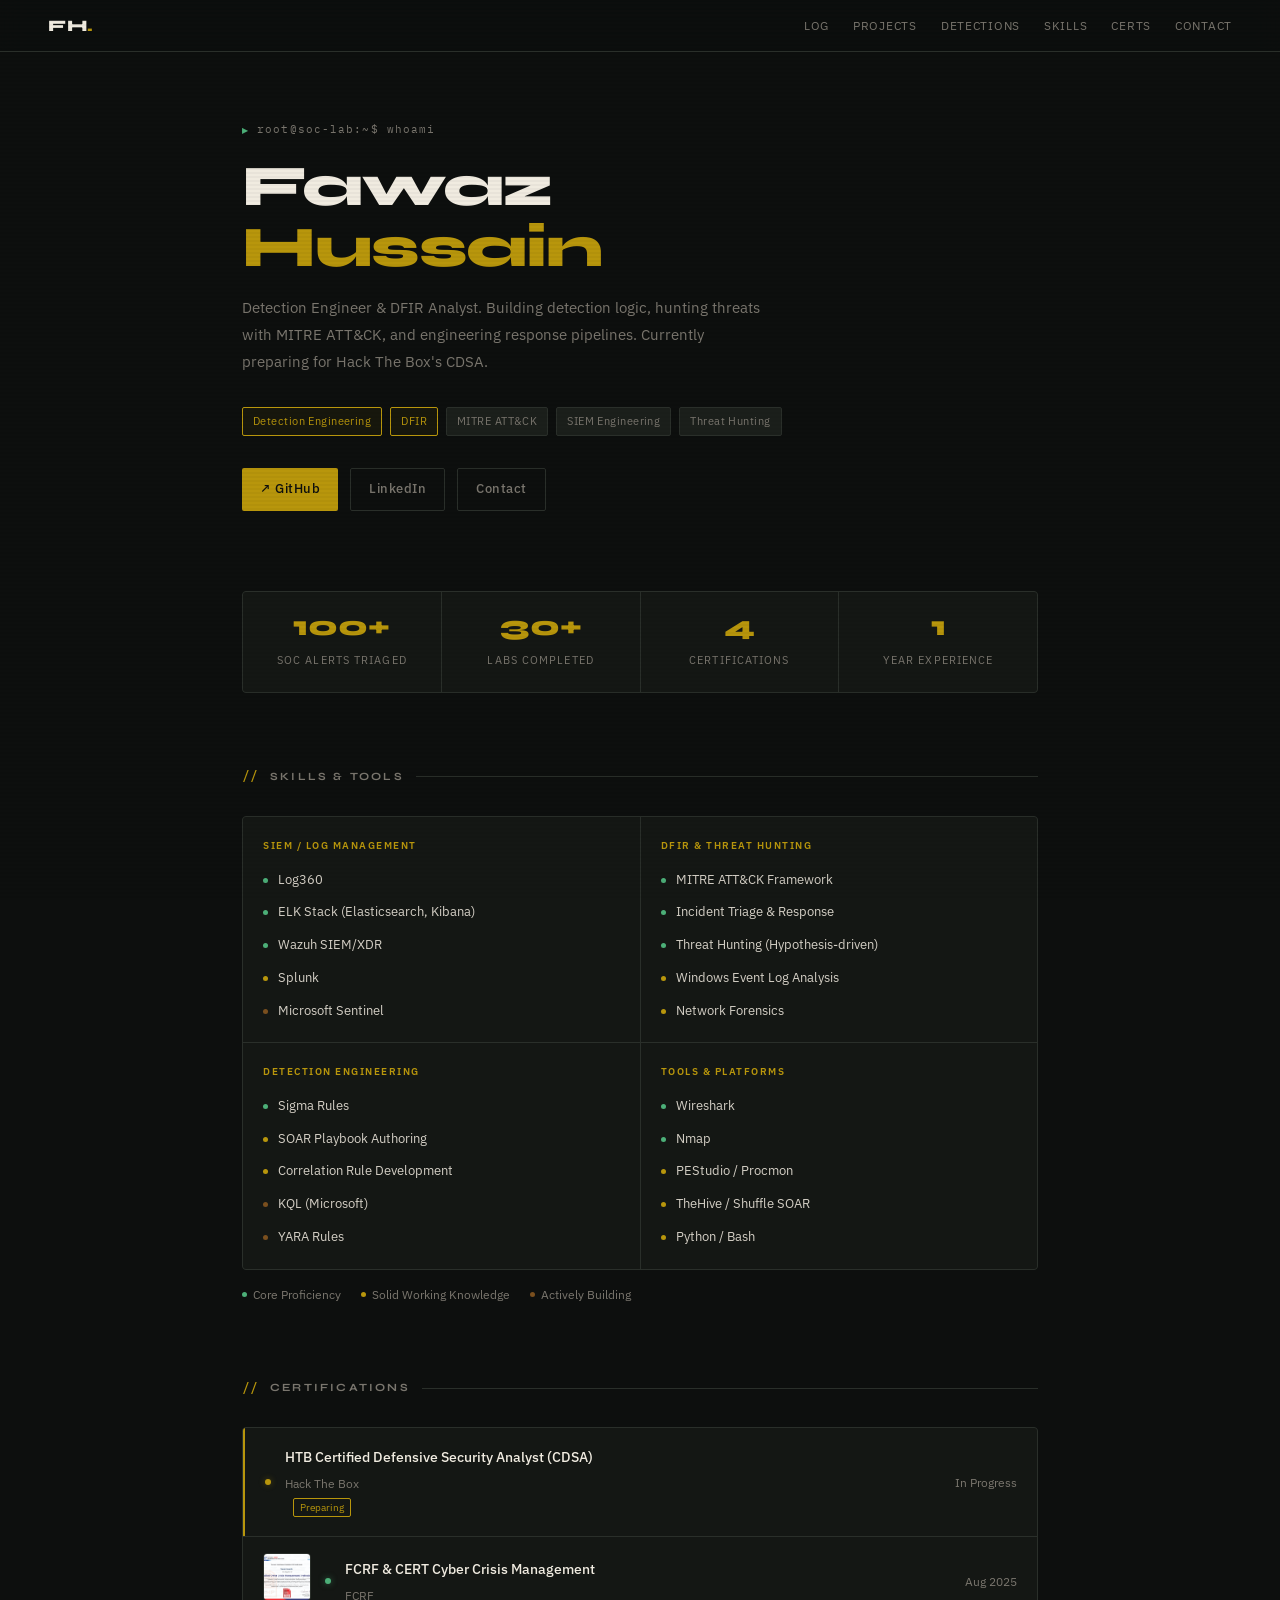
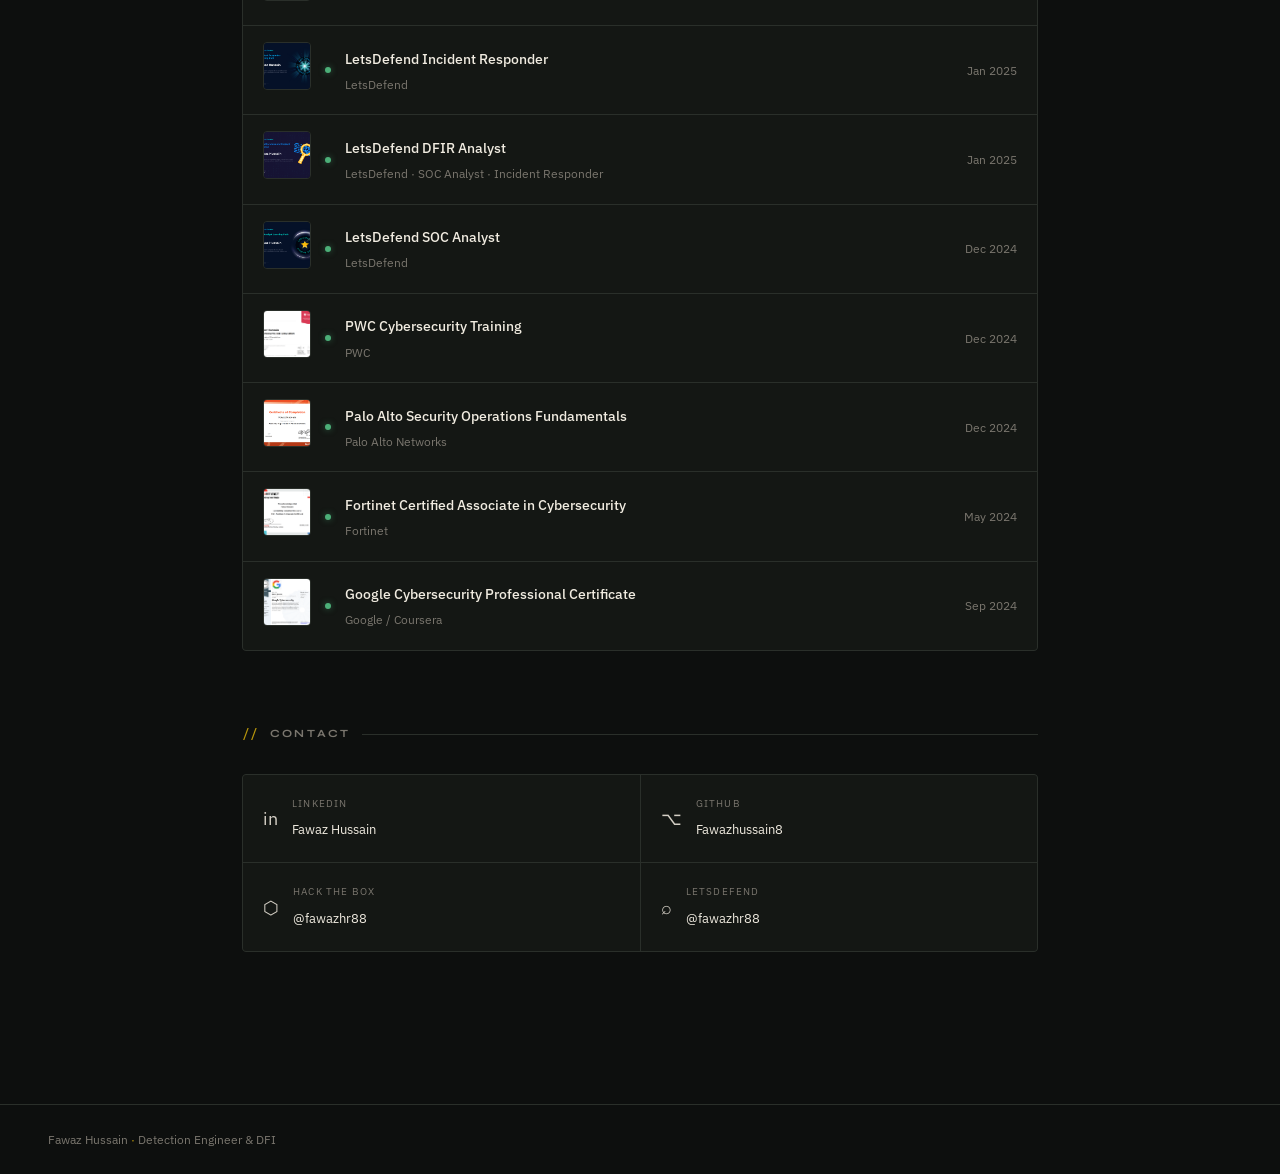
==== index.html @ 47dac75e "Sorted the certs chronologically." ====
<!DOCTYPE html>
<html lang="en">
<head>
  <meta charset="UTF-8" />
  <meta name="viewport" content="width=device-width, initial-scale=1.0"/>
  <title>Fawaz Hussain</title>
  <link rel="preconnect" href="https://fonts.googleapis.com">
  <link href="https://fonts.googleapis.com/css2?family=IBM+Plex+Mono:wght@400;500&family=IBM+Plex+Sans:ital,wght@0,300;0,400;0,500;0,600;1,400&family=Syne:wght@400;600;700;800&display=swap" rel="stylesheet">
<link rel="stylesheet" href="/styles.css">
</head>
<body>

  <!-- NAV -->
  <nav>
    <a class="nav-brand" href="#hero">FH<span>.</span></a>
    <ul class="nav-links">
      <li><a href="/blog.html">Log</a></li>
      <li><a href="/projects.html">Projects</a></li>
      <li><a href="/detections.html">Detections</a></li>
      <li><a href="#skills">Skills</a></li>
      <li><a href="#certs">Certs</a></li>
      <li><a href="#contact">Contact</a></li>
    </ul>
  </nav>

  <main>

    <!-- HERO -->
    <section id="hero">
      <div class="hero-prompt">root@soc-lab:~$ whoami</div>
      <h1>Fawaz<br><em>Hussain</em></h1>
      <p class="hero-sub">
        Detection Engineer & DFIR Analyst. Building detection logic,
        hunting threats with MITRE ATT&CK, and engineering response pipelines.
        Currently preparing for Hack The Box's CDSA.
      </p>
      <div class="hero-tags">
        <span class="tag active">Detection Engineering</span>
        <span class="tag active">DFIR</span>
        <span class="tag">MITRE ATT&CK</span>
        <span class="tag">SIEM Engineering</span>
        <span class="tag">Threat Hunting</span>
      </div>
      <div class="hero-links">
        <a class="btn btn-primary" href="https://github.com/Fawazhussain8" target="_blank">↗ GitHub</a>
        <a class="btn btn-ghost" href="https://linkedin.com/in/fawaz-hussain-2a960519b" target="_blank">LinkedIn</a>
        <a class="btn btn-ghost" href="#contact">Contact</a>
      </div>
    </section>

    <!-- STATS -->
    <div class="stats-row">
      <div class="stat">
        <span class="stat-num" id="stat-alerts">100+</span>
        <span class="stat-label">SOC Alerts Triaged</span>
      </div>
      <div class="stat">
        <span class="stat-num" id="stat-labs">30+</span>
        <span class="stat-label">Labs Completed</span>
      </div>
      <div class="stat">
        <span class="stat-num">4</span>
        <span class="stat-label">Certifications</span>
      </div>
      <div class="stat">
        <span class="stat-num">1</span>
        <span class="stat-label">Year Experience</span>
      </div>
    </div>

    <!-- SKILLS -->
    <section id="skills">
      <div class="section-label"><h2>Skills & Tools</h2></div>
      <div class="skills-grid">

        <div class="skill-group">
          <div class="skill-group-title">SIEM / Log Management</div>
          <div class="skill-item core"><span class="skill-dot"></span><span class="skill-name">Log360</span></div>
          <div class="skill-item core"><span class="skill-dot"></span><span class="skill-name">ELK Stack (Elasticsearch, Kibana)</span></div>
          <div class="skill-item core"><span class="skill-dot"></span><span class="skill-name">Wazuh SIEM/XDR</span></div>
          <div class="skill-item solid"><span class="skill-dot"></span><span class="skill-name">Splunk</span></div>
          <div class="skill-item learning"><span class="skill-dot"></span><span class="skill-name">Microsoft Sentinel</span></div>
        </div>

        <div class="skill-group">
          <div class="skill-group-title">DFIR & Threat Hunting</div>
          <div class="skill-item core"><span class="skill-dot"></span><span class="skill-name">MITRE ATT&CK Framework</span></div>
          <div class="skill-item core"><span class="skill-dot"></span><span class="skill-name">Incident Triage & Response</span></div>
          <div class="skill-item core"><span class="skill-dot"></span><span class="skill-name">Threat Hunting (Hypothesis-driven)</span></div>
          <div class="skill-item solid"><span class="skill-dot"></span><span class="skill-name">Windows Event Log Analysis</span></div>
          <div class="skill-item solid"><span class="skill-dot"></span><span class="skill-name">Network Forensics</span></div>
        </div>

        <div class="skill-group">
          <div class="skill-group-title">Detection Engineering</div>
          <div class="skill-item core"><span class="skill-dot"></span><span class="skill-name">Sigma Rules</span></div>
          <div class="skill-item solid"><span class="skill-dot"></span><span class="skill-name">SOAR Playbook Authoring</span></div>
          <div class="skill-item solid"><span class="skill-dot"></span><span class="skill-name">Correlation Rule Development</span></div>
          <div class="skill-item learning"><span class="skill-dot"></span><span class="skill-name">KQL (Microsoft)</span></div>
          <div class="skill-item learning"><span class="skill-dot"></span><span class="skill-name">YARA Rules</span></div>
        </div>

        <div class="skill-group">
          <div class="skill-group-title">Tools & Platforms</div>
          <div class="skill-item core"><span class="skill-dot"></span><span class="skill-name">Wireshark</span></div>
          <div class="skill-item core"><span class="skill-dot"></span><span class="skill-name">Nmap</span></div>
          <div class="skill-item solid"><span class="skill-dot"></span><span class="skill-name">PEStudio / Procmon</span></div>
          <div class="skill-item solid"><span class="skill-dot"></span><span class="skill-name">TheHive / Shuffle SOAR</span></div>
          <div class="skill-item solid"><span class="skill-dot"></span><span class="skill-name">Python / Bash</span></div>
        </div>

      </div>

      <!-- Legend -->
      <div style="display:flex; gap:20px; margin-top:14px; flex-wrap:wrap;">
        <span style="font-family:'IBM Plex Sans',sans-serif; font-size:12px; color:var(--text-dim); display:flex; align-items:center; gap:6px;">
          <span style="width:5px;height:5px;border-radius:50%;background:var(--green);display:inline-block;"></span> Core Proficiency
        </span>
        <span style="font-family:'IBM Plex Sans',sans-serif; font-size:12px; color:var(--text-dim); display:flex; align-items:center; gap:6px;">
          <span style="width:5px;height:5px;border-radius:50%;background:var(--accent);display:inline-block;"></span> Solid Working Knowledge
        </span>
        <span style="font-family:'IBM Plex Sans',sans-serif; font-size:12px; color:var(--text-dim); display:flex; align-items:center; gap:6px;">
          <span style="width:5px;height:5px;border-radius:50%;background:var(--accent2);display:inline-block;"></span> Actively Building
        </span>
      </div>
    </section>

    <!-- CERTIFICATIONS -->
    <section id="certs">
      <div class="section-label"><h2>Certifications</h2></div>
      <div class="certs-list">


        <!-- CDSA: In Progress, no image, with tag -->
        <div class="cert-item">
          <div class="cert-left">
            <span class="cert-status progress"></span>
            <div>
              <span class="cert-name">HTB Certified Defensive Security Analyst (CDSA)</span>
              <span class="cert-issuer">Hack The Box</span>
              <span class="cert-tag">Preparing</span>
            </div>
          </div>
          <span class="cert-date">In Progress</span>
        </div>

        <!-- FCRF -->
        <div class="cert-item">
          <div class="cert-left">
            <a href="/certs/fcrf.png" target="_blank">
              <img src="/certs/fcrf.png" class="cert-img" alt="FCRF Certificate">
            </a>
            <span class="cert-status done"></span>
            <div>
              <span class="cert-name">FCRF & CERT Cyber Crisis Management</span>
              <span class="cert-issuer">FCRF</span>
            </div>
          </div>
          <span class="cert-date">Aug 2025</span>
        </div>

        <!-- LetsDefend Incident Responder -->
        <div class="cert-item">
          <div class="cert-left">
            <a href="/certs/LetsDefend_IncidentResponder.png" target="_blank">
              <img src="/certs/LetsDefend_IncidentResponder.png" class="cert-img" alt="LetsDefend Incident Responder Certificate">
            </a>
            <span class="cert-status done"></span>
            <div>
              <span class="cert-name">LetsDefend Incident Responder</span>
              <span class="cert-issuer">LetsDefend</span>
            </div>
          </div>
          <span class="cert-date">Jan 2025</span>
        </div>

        <!-- LetsDefend DFIR Analyst -->
        <div class="cert-item">
          <div class="cert-left">
            <a href="/certs/LetsDefend_DFIR.png" target="_blank">
              <img src="/certs/LetsDefend_DFIR.png" class="cert-img" alt="LetsDefend Certificate">
            </a>
            <span class="cert-status done"></span>
            <div>
              <span class="cert-name">LetsDefend DFIR Analyst</span>
              <span class="cert-issuer">LetsDefend · SOC Analyst · Incident Responder</span>
            </div>
          </div>
          <span class="cert-date">Jan 2025</span>
        </div>

        <!-- LetsDefend SOC Analyst -->
        <div class="cert-item">
          <div class="cert-left">
            <a href="/certs/LetsDefend_SOC-Analyst.png" target="_blank">
              <img src="/certs/LetsDefend_SOC-Analyst.png" class="cert-img" alt="LetsDefend SOC Analyst Certificate">
            </a>
            <span class="cert-status done"></span>
            <div>
              <span class="cert-name">LetsDefend SOC Analyst</span>
              <span class="cert-issuer">LetsDefend</span>
            </div>
          </div>
          <span class="cert-date">Dec 2024</span>
        </div>

        <!-- PWC -->
        <div class="cert-item">
          <div class="cert-left">
            <a href="/certs/pwc.png" target="_blank">
              <img src="/certs/pwc.png" class="cert-img" alt="PWC Certificate">
            </a>
            <span class="cert-status done"></span>
            <div>
              <span class="cert-name">PWC Cybersecurity Training</span>
              <span class="cert-issuer">PWC</span>
            </div>
          </div>
          <span class="cert-date">Dec 2024</span>
        </div>

        <!-- Palo Alto -->
        <div class="cert-item">
          <div class="cert-left">
            <a href="/certs/paloAlto.png" target="_blank">
              <img src="/certs/paloAlto.png" class="cert-img" alt="Palo Alto Certificate">
            </a>
            <span class="cert-status done"></span>
            <div>
              <span class="cert-name">Palo Alto Security Operations Fundamentals</span>
              <span class="cert-issuer">Palo Alto Networks</span>
            </div>
          </div>
          <span class="cert-date">Dec 2024</span>
        </div>

        <!-- LetsDefend DFIR Analyst (Jan 2025) and Fortinet (May 2024) -->
        <!-- Fortinet -->
        <div class="cert-item">
          <div class="cert-left">
            <a href="/certs/fca.png" target="_blank">
              <img src="/certs/fca.png" class="cert-img" alt="FCA Certificate">
            </a>
            <span class="cert-status done"></span>
            <div>
              <span class="cert-name">Fortinet Certified Associate in Cybersecurity</span>
              <span class="cert-issuer">Fortinet</span>
            </div>
          </div>
          <span class="cert-date">May 2024</span>
        </div>

        <!-- Google -->
        <div class="cert-item">
          <div class="cert-left">
            <a href="/certs/googlecybersec.png" target="_blank">
              <img src="/certs/googlecybersec.png" class="cert-img" alt="Google Cybersecurity Certificate">
            </a>
            <span class="cert-status done"></span>
            <div>
              <span class="cert-name">Google Cybersecurity Professional Certificate</span>
              <span class="cert-issuer">Google / Coursera</span>
            </div>
          </div>
          <span class="cert-date">Sep 2024</span>
        </div>

      </div>
    </section>

    <!-- CONTACT -->
    <section id="contact">
      <div class="section-label"><h2>Contact</h2></div>
      <div class="contact-grid">
        <a class="contact-item" href="https://linkedin.com/in/fawaz-hussain-2a960519b" target="_blank">
          <span class="contact-icon">in</span>
          <div>
            <span class="contact-label">LinkedIn</span>
            <span class="contact-value">Fawaz Hussain</span>
          </div>
        </a>
        <a class="contact-item" href="https://github.com/Fawazhussain8" target="_blank">
          <span class="contact-icon">⌥</span>
          <div>
            <span class="contact-label">GitHub</span>
            <span class="contact-value">Fawazhussain8</span>
          </div>
        </a>
        <a class="contact-item" href="https://app.hackthebox.com/users/@fawazhr88" target="_blank">
          <span class="contact-icon">⬡</span>
          <div>
            <span class="contact-label">Hack The Box</span>
            <span class="contact-value">@fawazhr88</span>
          </div>
        </a>
                <a class="contact-item" href="https://app.letsdefend.io/user/fawazhr88" target="_blank">
          <span class="contact-icon">⌕</span>
          <div>
            <span class="contact-label">LetsDefend</span>
            <span class="contact-value">@fawazhr88</span>
          </div>
        </a>
      </div>
    </section>

  </main>

  <footer>
    <span class="footer-left">Fawaz Hussain <span>·</span> Detection Engineer & DFI
---- styles.css ----
:root {
      --bg:        #0d0f0e;
      --surface:   #141714;
      --surface2:  #1b1f1b;
      --border:    #2a2f2a;
      --accent:    #b8960c;   /* Dark Autumn gold */
      --accent2:   #7a4f1e;   /* burnt sienna */
      --green:     #4caf78;   /* terminal green */
      --red:       #c0392b;
      --text:      #d4cfc5;
      --text-dim:  #7a766e;
      --text-head: #f0ebe0;
      --mono:      'IBM Plex Mono', monospace;
      --sans:      'Syne', sans-serif;
      --body:      'IBM Plex Sans', sans-serif;
    }

    *, *::before, *::after { box-sizing: border-box; margin: 0; padding: 0; }

    html { scroll-behavior: smooth; }

    body {
      background: var(--bg);
      color: var(--text);
      font-family: var(--body);
      font-size: 15px;
      line-height: 1.75;
      min-height: 100vh;
      overflow-x: hidden;
    }

    /* Scanline overlay */
    body::before {
      content: '';
      position: fixed;
      inset: 0;
      background: repeating-linear-gradient(
        0deg,
        transparent,
        transparent 2px,
        rgba(0,0,0,0.03) 2px,
        rgba(0,0,0,0.03) 4px
      );
      pointer-events: none;
      z-index: 1000;
    }

    /* ─── NAV ─────────────────────────────────── */
    nav {
      position: fixed;
      top: 0; left: 0; right: 0;
      z-index: 100;
      background: rgba(13,15,14,0.92);
      backdrop-filter: blur(12px);
      border-bottom: 1px solid var(--border);
      padding: 0 clamp(1rem, 5vw, 3rem);
      height: 52px;
      display: flex;
      align-items: center;
      justify-content: space-between;
    }

    .nav-brand {
      font-family: var(--sans);
      font-weight: 800;
      font-size: 16px;
      color: var(--text-head);
      letter-spacing: 0.04em;
      text-decoration: none;
    }

    .nav-brand span { color: var(--accent); }

    .nav-links {
      display: flex;
      gap: 1.5rem;
      list-style: none;
    }

    .nav-links a {
      color: var(--text-dim);
      text-decoration: none;
      font-family: var(--body);
      font-size: 12px;
      letter-spacing: 0.06em;
      text-transform: uppercase;
      transition: color 0.2s;
    }

    .nav-links a:hover { color: var(--accent); }

    /* ─── LAYOUT ──────────────────────────────── */
    main {
      max-width: 860px;
      margin: 0 auto;
      padding: 100px clamp(1rem, 5vw, 2rem) 80px;
    }

    section { margin-bottom: 72px; }

    /* ─── SECTION HEADERS ─────────────────────── */
    .section-label {
      display: flex;
      align-items: center;
      gap: 12px;
      margin-bottom: 28px;
    }

    .section-label::before {
      content: '//';
      font-family: var(--mono);
      color: var(--accent);
      font-size: 13px;
      font-weight: 500;
    }

    .section-label h2 {
      font-family: var(--sans);
      font-weight: 700;
      font-size: 11px;
      text-transform: uppercase;
      letter-spacing: 0.2em;
      color: var(--text-dim);
    }

    .section-label::after {
      content: '';
      flex: 1;
      height: 1px;
      background: var(--border);
    }

    /* ─── HERO ────────────────────────────────── */
    #hero {
      padding-top: 20px;
      margin-bottom: 80px;
    }

    .hero-prompt {
      font-family: var(--mono);
      font-size: 11px;
      color: var(--text-dim);
      letter-spacing: 0.1em;
      margin-bottom: 18px;
      display: flex;
      align-items: center;
      gap: 8px;
    }

    .hero-prompt::before {
      content: '▶';
      color: var(--green);
      font-size: 8px;
    }

    h1 {
      font-family: var(--sans);
      font-size: clamp(2.2rem, 6vw, 3.6rem);
      font-weight: 800;
      color: var(--text-head);
      line-height: 1.05;
      letter-spacing: -0.02em;
      margin-bottom: 16px;
    }

    h1 em {
      font-style: normal;
      color: var(--accent);
    }

    .hero-sub {
      font-family: var(--body);
      font-size: 15px;
      color: var(--text-dim);
      max-width: 520px;
      margin-bottom: 32px;
      line-height: 1.8;
    }

    .hero-tags {
      display: flex;
      flex-wrap: wrap;
      gap: 8px;
      margin-bottom: 32px;
    }

    .tag {
      background: var(--surface2);
      border: 1px solid var(--border);
      color: var(--text-dim);
      font-family: var(--body);
      font-size: 11px;
      padding: 4px 10px;
      border-radius: 2px;
      letter-spacing: 0.04em;
    }

    .tag.active {
      border-color: var(--accent);
      color: var(--accent);
      background: rgba(184,150,12,0.06);
    }

    .hero-links {
      display: flex;
      gap: 12px;
      flex-wrap: wrap;
    }

    .btn {
      display: inline-flex;
      align-items: center;
      gap: 8px;
      padding: 9px 18px;
      font-family: var(--body);
      font-size: 13px;
      font-weight: 500;
      letter-spacing: 0.04em;
      text-decoration: none;
      border-radius: 2px;
      transition: all 0.2s;
      cursor: pointer;
      border: none;
    }

    .btn-primary {
      background: var(--accent);
      color: #0d0f0e;
      font-weight: 500;
    }

    .btn-primary:hover {
      background: #d4ad14;
    }

    .btn-ghost {
      background: transparent;
      border: 1px solid var(--border);
      color: var(--text-dim);
    }

    .btn-ghost:hover {
      border-color: var(--accent);
      color: var(--accent);
    }

    /* ─── STATS ROW ───────────────────────────── */
    .stats-row {
      display: grid;
      grid-template-columns: repeat(auto-fit, minmax(140px, 1fr));
      gap: 1px;
      background: var(--border);
      border: 1px solid var(--border);
      border-radius: 4px;
      overflow: hidden;
      margin-bottom: 72px;
    }

    .stat {
      background: var(--surface);
      padding: 20px;
      text-align: center;
    }

    .stat-num {
      font-family: var(--sans);
      font-size: 28px;
      font-weight: 800;
      color: var(--accent);
      display: block;
      line-height: 1;
      margin-bottom: 6px;
    }

    .stat-label {
      font-family: var(--body);
      font-size: 11px;
      text-transform: uppercase;
      letter-spacing: 0.1em;
      color: var(--text-dim);
    }

    /* ─── PROJECTS ────────────────────────────── */
    .projects-grid {
      display: grid;
      gap: 1px;
      background: var(--border);
      border: 1px solid var(--border);
      border-radius: 4px;
      overflow: hidden;
    }

    .project-card {
      background: var(--surface);
      padding: 24px;
      display: grid;
      grid-template-columns: 1fr auto;
      gap: 12px;
      transition: background 0.2s;
      text-decoration: none;
      color: inherit;
    }

    .project-card:hover {
      background: var(--surface2);
    }

    .project-id {
      font-family: var(--mono);
      font-size: 10px;
      color: var(--text-dim);
      letter-spacing: 0.1em;
      margin-bottom: 8px;
    }

    .project-title {
      font-family: var(--sans);
      font-size: 15px;
      font-weight: 700;
      color: var(--text-head);
      margin-bottom: 8px;
    }

    .project-desc {
      font-family: var(--body);
      font-size: 13px;
      color: var(--text-dim);
      line-height: 1.75;
      max-width: 560px;
    }

    .project-tags {
      display: flex;
      flex-wrap: wrap;
      gap: 6px;
      margin-top: 14px;
    }

    .ptag {
      font-family: var(--body);
      font-size: 11px;
      padding: 2px 8px;
      border-radius: 2px;
      letter-spacing: 0.04em;
    }

    .ptag-mitre {
      background: rgba(184,150,12,0.1);
      color: var(--accent);
      border: 1px solid rgba(184,150,12,0.2);
    }

    .ptag-tool {
      background: rgba(76,175,120,0.08);
      color: var(--green);
      border: 1px solid rgba(76,175,120,0.15);
    }

    .ptag-type {
      background: var(--surface2);
      color: var(--text-dim);
      border: 1px solid var(--border);
    }

    .project-arrow {
      color: var(--text-dim);
      font-size: 18px;
      align-self: start;
      margin-top: 2px;
      transition: transform 0.2s, color 0.2s;
    }

    .project-card:hover .project-arrow {
      transform: translate(3px, -3px);
      color: var(--accent);
    }

    /* ─── DETECTION RULES ─────────────────────── */
    .rules-list {
      display: grid;
      gap: 1px;
      background: var(--border);
      border: 1px solid var(--border);
      border-radius: 4px;
      overflow: hidden;
    }

    .rule-item {
      background: var(--surface);
      padding: 16px 20px;
      display: grid;
      grid-template-columns: auto 1fr auto;
      gap: 16px;
      align-items: center;
      text-decoration: none;
      color: inherit;
      transition: background 0.15s;
    }

    .rule-item:hover { background: var(--surface2); }

    .rule-severity {
      width: 8px;
      height: 8px;
      border-radius: 50%;
      flex-shrink: 0;
    }

    .sev-high   { background: var(--red); box-shadow: 0 0 6px rgba(192,57,43,0.5); }
    .sev-medium { background: var(--accent); box-shadow: 0 0 6px rgba(184,150,12,0.4); }
    .sev-low    { background: var(--green); box-shadow: 0 0 6px rgba(76,175,120,0.4); }

    .rule-name {
      font-family: var(--body);
      font-size: 14px;
      font-weight: 500;
      color: var(--text-head);
    }

    .rule-technique {
      font-family: var(--mono);
      font-size: 11px;
      color: var(--text-dim);
      display: block;
      margin-top: 3px;
    }

    .rule-badge {
      font-family: var(--body);
      font-size: 11px;
      padding: 2px 8px;
      border-radius: 2px;
      background: var(--surface2);
      border: 1px solid var(--border);
      color: var(--text-dim);
      white-space: nowrap;
    }

    /* ─── SKILLS ──────────────────────────────── */
    .skills-grid {
    display: grid;
    grid-template-columns: repeat(2, 1fr);
    gap: 1px;
    background: var(--border);
    border: 1px solid var(--border);
    border-radius: 4px;
    overflow: hidden;
    }

    @media (max-width: 700px) {
    .skills-grid {
        grid-template-columns: 1fr;
    }
    }
    .skill-group {
      background: var(--surface);
      padding: 20px;
    }

    .skill-group-title {
      font-family: var(--body);
      font-size: 10px;
      text-transform: uppercase;
      letter-spacing: 0.15em;
      color: var(--accent);
      margin-bottom: 14px;
      font-weight: 600;
    }

    .skill-item {
      display: flex;
      align-items: center;
      gap: 10px;
      margin-bottom: 10px;
    }

    .skill-item:last-child { margin-bottom: 0; }

    .skill-dot {
      width: 5px;
      height: 5px;
      border-radius: 50%;
      background: var(--border);
      flex-shrink: 0;
    }

    .skill-item.core .skill-dot  { background: var(--green); }
    .skill-item.solid .skill-dot { background: var(--accent); }
    .skill-item.learning .skill-dot { background: var(--accent2); }

    .skill-name {
      font-family: var(--body);
      font-size: 13px;
      color: var(--text);
    }

    /* ─── CERTS ───────────────────────────────── */
    .certs-list {
      display: grid;
      gap: 1px;
      background: var(--border);
      border: 1px solid var(--border);
      border-radius: 4px;
      overflow: hidden;
    }

    .cert-item {
      background: var(--surface);
      padding: 16px 20px;
      display: flex;
      justify-content: space-between;
      align-items: center;
      gap: 16px;
      flex-wrap: wrap;
    }

    .cert-left { display: flex; align-items: center; gap: 14px; }

    .cert-status {
      width: 6px;
      height: 6px;
      border-radius: 50%;
      flex-shrink: 0;
    }

    .cert-status.done { background: var(--green); box-shadow: 0 0 6px rgba(76,175,120,0.5); }
    .cert-status.progress { background: var(--accent); box-shadow: 0 0 6px rgba(184,150,12,0.4); animation: pulse 2s infinite; }

    @keyframes pulse {
      0%, 100% { opacity: 1; }
      50% { opacity: 0.4; }
    }

    .cert-name {
      font-family: var(--body);
      font-size: 14px;
      font-weight: 500;
      color: var(--text-head);
    }

    .cert-issuer {
      font-family: var(--body);
      font-size: 12px;
      color: var(--text-dim);
      display: block;
      margin-top: 2px;
    }

    .cert-date {
      font-family: var(--body);
      font-size: 12px;
      color: var(--text-dim);
      white-space: nowrap;
    }

    /* ─── LOG ─────────────────────────────────── */
    .log-list {
      display: grid;
      gap: 1px;
      background: var(--border);
      border: 1px solid var(--border);
      border-radius: 4px;
      overflow: hidden;
    }

    .log-entry {
      background: var(--surface);
      padding: 14px 20px;
      display: grid;
      grid-template-columns: 100px 1fr;
      gap: 16px;
      align-items: start;
    }

    .log-date {
      font-family: var(--mono);
      font-size: 11px;
      color: var(--text-dim);
      letter-spacing: 0.04em;
      padding-top: 2px;
    }

    .log-text {
      font-family: var(--body);
      font-size: 13px;
      color: var(--text);
      line-height: 1.75;
    }

    .log-text strong {
      color: var(--text-head);
    }

    /* ─── CONTACT ─────────────────────────────── */
    .contact-grid {
      display: grid;
      grid-template-columns: repeat(2, 1fr);
      gap: 1px;
      background: var(--border);
      border: 1px solid var(--border);
      border-radius: 4px;
      overflow: hidden;
    }

    .contact-item {
      background: var(--surface);
      padding: 20px;
      text-decoration: none;
      color: inherit;
      transition: background 0.15s;
      display: flex;
      align-items: center;
      gap: 14px;
    }

    .contact-item:hover { background: var(--surface2); }

    .contact-icon {
      font-size: 18px;
      flex-shrink: 0;
    }

    .contact-label {
      font-family: var(--body);
      font-size: 10px;
      text-transform: uppercase;
      letter-spacing: 0.12em;
      color: var(--text-dim);
      display: block;
      margin-bottom: 4px;
    }

    .contact-value {
      font-family: var(--body);
      font-size: 13px;
      color: var(--text-head);
    }

    /* ─── FOOTER ──────────────────────────────── */
    footer {
      border-top: 1px solid var(--border);
      padding: 24px clamp(1rem, 5vw, 3rem);
      display: flex;
      justify-content: space-between;
      align-items: center;
      flex-wrap: wrap;
      gap: 12px;
    }

    .footer-left {
      font-family: var(--body);
      font-size: 12px;
      color: var(--text-dim);
    }

    .footer-left span { color: var(--accent); }

    .footer-right {
      font-family: var(--body);
      font-size: 12px;
      color: var(--text-dim);
    }

    /* ─── FADE IN ─────────────────────────────── */
    @keyframes fadeUp {
      from { opacity: 0; transform: translateY(16px); }
      to   { opacity: 1; transform: translateY(0); }
    }

    section {
      animation: fadeUp 0.5s ease both;
    }

    section:nth-child(1) { animation-delay: 0.05s; }
    section:nth-child(2) { animation-delay: 0.1s; }
    section:nth-child(3) { animation-delay: 0.15s; }
    section:nth-child(4) { animation-delay: 0.2s; }
    section:nth-child(5) { animation-delay: 0.25s; }
    section:nth-child(6) { animation-delay: 0.3s; }
    section:nth-child(7) { animation-delay: 0.35s; }

    /* ─── RESPONSIVE ──────────────────────────── */
    @media (max-width: 600px) {
      .nav-links { display: none; }
      .log-entry { grid-template-columns: 1fr; gap: 4px; }
      .cert-item { flex-direction: column; align-items: flex-start; }
    }


    .cert-img {
      width: 48px;
      height: 48px;
      object-fit: cover;
      border-radius: 4px;
      border: 1px solid var(--border);
      transition: transform 0.2s ease, border-color 0.2s ease;
    }

    .cert-item:hover .cert-img {
      transform: scale(1.05);
      border-color: var(--accent);
    }

    /* Highlight for in-progress certs */
    .cert-item:has(.cert-status.progress) {
      border-left: 2px solid var(--accent);
    }

    /* Tag for in-progress/preparing certs */
    .cert-tag {
      font-size: 10px;
      color: var(--accent);
      border: 1px solid var(--accent);
      padding: 2px 6px;
      margin-left: 8px;
      border-radius: 2px;
      vertical-align: middle;
    }
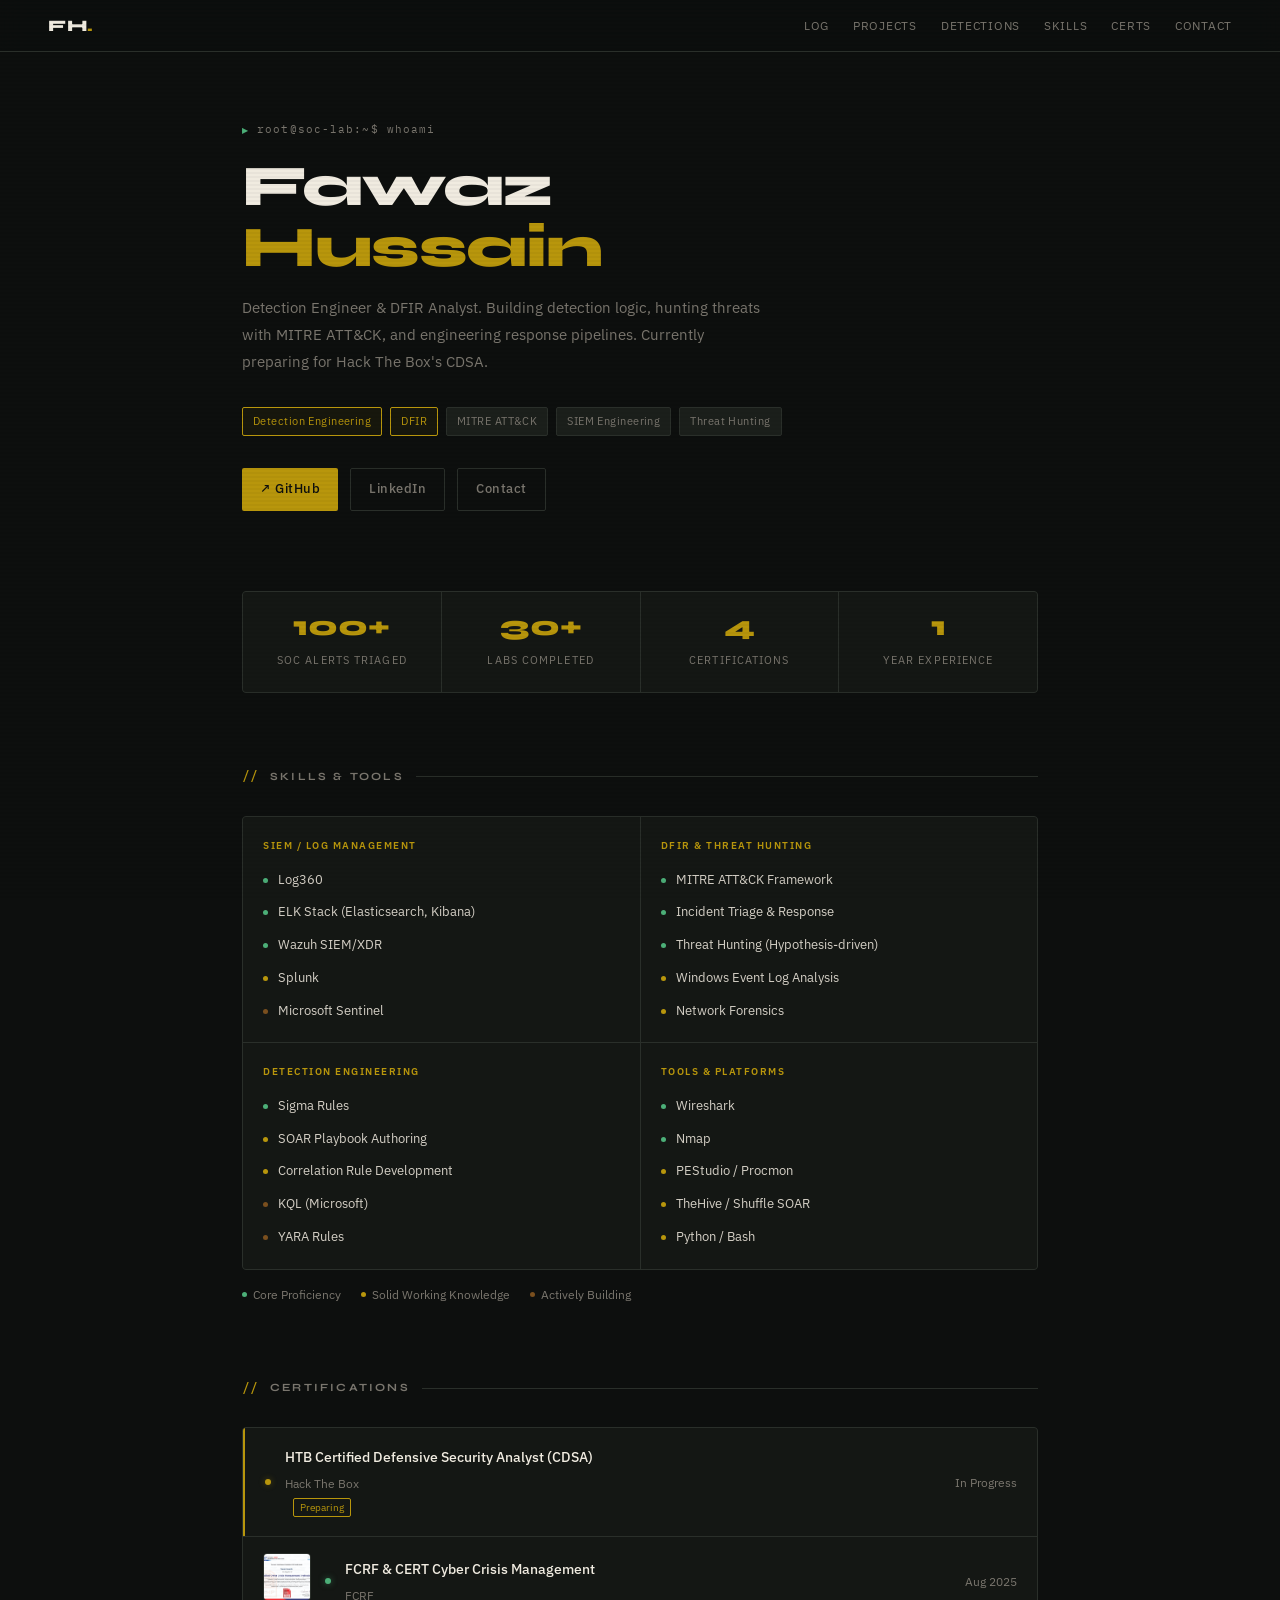
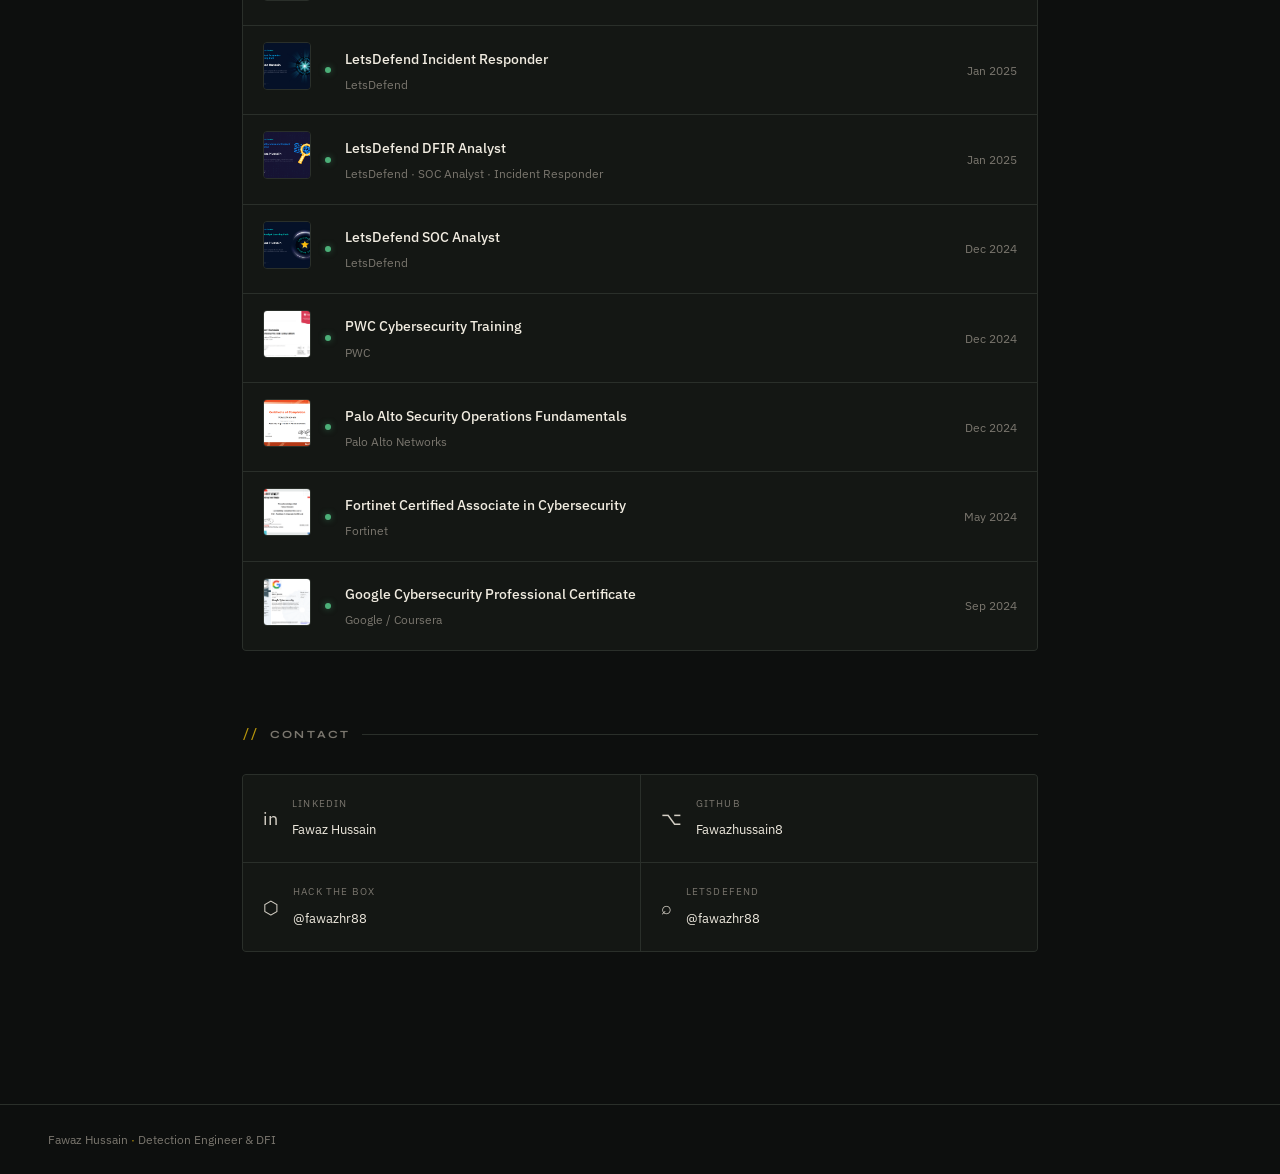
==== commit f58683f0: "Update index.html" ====
--- a/index.html
+++ b/index.html
@@ -1,309 +1,309 @@
-<!DOCTYPE html>
-<html lang="en">
-<head>
-  <meta charset="UTF-8" />
-  <meta name="viewport" content="width=device-width, initial-scale=1.0"/>
-  <title>Fawaz Hussain</title>
-  <link rel="preconnect" href="https://fonts.googleapis.com">
-  <link href="https://fonts.googleapis.com/css2?family=IBM+Plex+Mono:wght@400;500&family=IBM+Plex+Sans:ital,wght@0,300;0,400;0,500;0,600;1,400&family=Syne:wght@400;600;700;800&display=swap" rel="stylesheet">
-<link rel="stylesheet" href="/styles.css">
-</head>
-<body>
-
-  <!-- NAV -->
-  <nav>
-    <a class="nav-brand" href="#hero">FH<span>.</span></a>
-    <ul class="nav-links">
-      <li><a href="/blog.html">Log</a></li>
-      <li><a href="/projects.html">Projects</a></li>
-      <li><a href="/detections.html">Detections</a></li>
-      <li><a href="#skills">Skills</a></li>
-      <li><a href="#certs">Certs</a></li>
-      <li><a href="#contact">Contact</a></li>
-    </ul>
-  </nav>
-
-  <main>
-
-    <!-- HERO -->
-    <section id="hero">
-      <div class="hero-prompt">root@soc-lab:~$ whoami</div>
-      <h1>Fawaz<br><em>Hussain</em></h1>
-      <p class="hero-sub">
-        Detection Engineer & DFIR Analyst. Building detection logic,
-        hunting threats with MITRE ATT&CK, and engineering response pipelines.
-        Currently preparing for Hack The Box's CDSA.
-      </p>
-      <div class="hero-tags">
-        <span class="tag active">Detection Engineering</span>
-        <span class="tag active">DFIR</span>
-        <span class="tag">MITRE ATT&CK</span>
-        <span class="tag">SIEM Engineering</span>
-        <span class="tag">Threat Hunting</span>
-      </div>
-      <div class="hero-links">
-        <a class="btn btn-primary" href="https://github.com/Fawazhussain8" target="_blank">↗ GitHub</a>
-        <a class="btn btn-ghost" href="https://linkedin.com/in/fawaz-hussain-2a960519b" target="_blank">LinkedIn</a>
-        <a class="btn btn-ghost" href="#contact">Contact</a>
-      </div>
-    </section>
-
-    <!-- STATS -->
-    <div class="stats-row">
-      <div class="stat">
-        <span class="stat-num" id="stat-alerts">100+</span>
-        <span class="stat-label">SOC Alerts Triaged</span>
-      </div>
-      <div class="stat">
-        <span class="stat-num" id="stat-labs">30+</span>
-        <span class="stat-label">Labs Completed</span>
-      </div>
-      <div class="stat">
-        <span class="stat-num">4</span>
-        <span class="stat-label">Certifications</span>
-      </div>
-      <div class="stat">
-        <span class="stat-num">1</span>
-        <span class="stat-label">Year Experience</span>
-      </div>
-    </div>
-
-    <!-- SKILLS -->
-    <section id="skills">
-      <div class="section-label"><h2>Skills & Tools</h2></div>
-      <div class="skills-grid">
-
-        <div class="skill-group">
-          <div class="skill-group-title">SIEM / Log Management</div>
-          <div class="skill-item core"><span class="skill-dot"></span><span class="skill-name">Log360</span></div>
-          <div class="skill-item core"><span class="skill-dot"></span><span class="skill-name">ELK Stack (Elasticsearch, Kibana)</span></div>
-          <div class="skill-item core"><span class="skill-dot"></span><span class="skill-name">Wazuh SIEM/XDR</span></div>
-          <div class="skill-item solid"><span class="skill-dot"></span><span class="skill-name">Splunk</span></div>
-          <div class="skill-item learning"><span class="skill-dot"></span><span class="skill-name">Microsoft Sentinel</span></div>
-        </div>
-
-        <div class="skill-group">
-          <div class="skill-group-title">DFIR & Threat Hunting</div>
-          <div class="skill-item core"><span class="skill-dot"></span><span class="skill-name">MITRE ATT&CK Framework</span></div>
-          <div class="skill-item core"><span class="skill-dot"></span><span class="skill-name">Incident Triage & Response</span></div>
-          <div class="skill-item core"><span class="skill-dot"></span><span class="skill-name">Threat Hunting (Hypothesis-driven)</span></div>
-          <div class="skill-item solid"><span class="skill-dot"></span><span class="skill-name">Windows Event Log Analysis</span></div>
-          <div class="skill-item solid"><span class="skill-dot"></span><span class="skill-name">Network Forensics</span></div>
-        </div>
-
-        <div class="skill-group">
-          <div class="skill-group-title">Detection Engineering</div>
-          <div class="skill-item core"><span class="skill-dot"></span><span class="skill-name">Sigma Rules</span></div>
-          <div class="skill-item solid"><span class="skill-dot"></span><span class="skill-name">SOAR Playbook Authoring</span></div>
-          <div class="skill-item solid"><span class="skill-dot"></span><span class="skill-name">Correlation Rule Development</span></div>
-          <div class="skill-item learning"><span class="skill-dot"></span><span class="skill-name">KQL (Microsoft)</span></div>
-          <div class="skill-item learning"><span class="skill-dot"></span><span class="skill-name">YARA Rules</span></div>
-        </div>
-
-        <div class="skill-group">
-          <div class="skill-group-title">Tools & Platforms</div>
-          <div class="skill-item core"><span class="skill-dot"></span><span class="skill-name">Wireshark</span></div>
-          <div class="skill-item core"><span class="skill-dot"></span><span class="skill-name">Nmap</span></div>
-          <div class="skill-item solid"><span class="skill-dot"></span><span class="skill-name">PEStudio / Procmon</span></div>
-          <div class="skill-item solid"><span class="skill-dot"></span><span class="skill-name">TheHive / Shuffle SOAR</span></div>
-          <div class="skill-item solid"><span class="skill-dot"></span><span class="skill-name">Python / Bash</span></div>
-        </div>
-
-      </div>
-
-      <!-- Legend -->
-      <div style="display:flex; gap:20px; margin-top:14px; flex-wrap:wrap;">
-        <span style="font-family:'IBM Plex Sans',sans-serif; font-size:12px; color:var(--text-dim); display:flex; align-items:center; gap:6px;">
-          <span style="width:5px;height:5px;border-radius:50%;background:var(--green);display:inline-block;"></span> Core Proficiency
-        </span>
-        <span style="font-family:'IBM Plex Sans',sans-serif; font-size:12px; color:var(--text-dim); display:flex; align-items:center; gap:6px;">
-          <span style="width:5px;height:5px;border-radius:50%;background:var(--accent);display:inline-block;"></span> Solid Working Knowledge
-        </span>
-        <span style="font-family:'IBM Plex Sans',sans-serif; font-size:12px; color:var(--text-dim); display:flex; align-items:center; gap:6px;">
-          <span style="width:5px;height:5px;border-radius:50%;background:var(--accent2);display:inline-block;"></span> Actively Building
-        </span>
-      </div>
-    </section>
-
-    <!-- CERTIFICATIONS -->
-    <section id="certs">
-      <div class="section-label"><h2>Certifications</h2></div>
-      <div class="certs-list">
-
-
-        <!-- CDSA: In Progress, no image, with tag -->
-        <div class="cert-item">
-          <div class="cert-left">
-            <span class="cert-status progress"></span>
-            <div>
-              <span class="cert-name">HTB Certified Defensive Security Analyst (CDSA)</span>
-              <span class="cert-issuer">Hack The Box</span>
-              <span class="cert-tag">Preparing</span>
-            </div>
-          </div>
-          <span class="cert-date">In Progress</span>
-        </div>
-
-        <!-- FCRF -->
-        <div class="cert-item">
-          <div class="cert-left">
-            <a href="/certs/fcrf.png" target="_blank">
-              <img src="/certs/fcrf.png" class="cert-img" alt="FCRF Certificate">
-            </a>
-            <span class="cert-status done"></span>
-            <div>
-              <span class="cert-name">FCRF & CERT Cyber Crisis Management</span>
-              <span class="cert-issuer">FCRF</span>
-            </div>
-          </div>
-          <span class="cert-date">Aug 2025</span>
-        </div>
-
-        <!-- LetsDefend Incident Responder -->
-        <div class="cert-item">
-          <div class="cert-left">
-            <a href="/certs/LetsDefend_IncidentResponder.png" target="_blank">
-              <img src="/certs/LetsDefend_IncidentResponder.png" class="cert-img" alt="LetsDefend Incident Responder Certificate">
-            </a>
-            <span class="cert-status done"></span>
-            <div>
-              <span class="cert-name">LetsDefend Incident Responder</span>
-              <span class="cert-issuer">LetsDefend</span>
-            </div>
-          </div>
-          <span class="cert-date">Jan 2025</span>
-        </div>
-
-        <!-- LetsDefend DFIR Analyst -->
-        <div class="cert-item">
-          <div class="cert-left">
-            <a href="/certs/LetsDefend_DFIR.png" target="_blank">
-              <img src="/certs/LetsDefend_DFIR.png" class="cert-img" alt="LetsDefend Certificate">
-            </a>
-            <span class="cert-status done"></span>
-            <div>
-              <span class="cert-name">LetsDefend DFIR Analyst</span>
-              <span class="cert-issuer">LetsDefend · SOC Analyst · Incident Responder</span>
-            </div>
-          </div>
-          <span class="cert-date">Jan 2025</span>
-        </div>
-
-        <!-- LetsDefend SOC Analyst -->
-        <div class="cert-item">
-          <div class="cert-left">
-            <a href="/certs/LetsDefend_SOC-Analyst.png" target="_blank">
-              <img src="/certs/LetsDefend_SOC-Analyst.png" class="cert-img" alt="LetsDefend SOC Analyst Certificate">
-            </a>
-            <span class="cert-status done"></span>
-            <div>
-              <span class="cert-name">LetsDefend SOC Analyst</span>
-              <span class="cert-issuer">LetsDefend</span>
-            </div>
-          </div>
-          <span class="cert-date">Dec 2024</span>
-        </div>
-
-        <!-- PWC -->
-        <div class="cert-item">
-          <div class="cert-left">
-            <a href="/certs/pwc.png" target="_blank">
-              <img src="/certs/pwc.png" class="cert-img" alt="PWC Certificate">
-            </a>
-            <span class="cert-status done"></span>
-            <div>
-              <span class="cert-name">PWC Cybersecurity Training</span>
-              <span class="cert-issuer">PWC</span>
-            </div>
-          </div>
-          <span class="cert-date">Dec 2024</span>
-        </div>
-
-        <!-- Palo Alto -->
-        <div class="cert-item">
-          <div class="cert-left">
-            <a href="/certs/paloAlto.png" target="_blank">
-              <img src="/certs/paloAlto.png" class="cert-img" alt="Palo Alto Certificate">
-            </a>
-            <span class="cert-status done"></span>
-            <div>
-              <span class="cert-name">Palo Alto Security Operations Fundamentals</span>
-              <span class="cert-issuer">Palo Alto Networks</span>
-            </div>
-          </div>
-          <span class="cert-date">Dec 2024</span>
-        </div>
-
-        <!-- LetsDefend DFIR Analyst (Jan 2025) and Fortinet (May 2024) -->
-        <!-- Fortinet -->
-        <div class="cert-item">
-          <div class="cert-left">
-            <a href="/certs/fca.png" target="_blank">
-              <img src="/certs/fca.png" class="cert-img" alt="FCA Certificate">
-            </a>
-            <span class="cert-status done"></span>
-            <div>
-              <span class="cert-name">Fortinet Certified Associate in Cybersecurity</span>
-              <span class="cert-issuer">Fortinet</span>
-            </div>
-          </div>
-          <span class="cert-date">May 2024</span>
-        </div>
-
-        <!-- Google -->
-        <div class="cert-item">
-          <div class="cert-left">
-            <a href="/certs/googlecybersec.png" target="_blank">
-              <img src="/certs/googlecybersec.png" class="cert-img" alt="Google Cybersecurity Certificate">
-            </a>
-            <span class="cert-status done"></span>
-            <div>
-              <span class="cert-name">Google Cybersecurity Professional Certificate</span>
-              <span class="cert-issuer">Google / Coursera</span>
-            </div>
-          </div>
-          <span class="cert-date">Sep 2024</span>
-        </div>
-
-      </div>
-    </section>
-
-    <!-- CONTACT -->
-    <section id="contact">
-      <div class="section-label"><h2>Contact</h2></div>
-      <div class="contact-grid">
-        <a class="contact-item" href="https://linkedin.com/in/fawaz-hussain-2a960519b" target="_blank">
-          <span class="contact-icon">in</span>
-          <div>
-            <span class="contact-label">LinkedIn</span>
-            <span class="contact-value">Fawaz Hussain</span>
-          </div>
-        </a>
-        <a class="contact-item" href="https://github.com/Fawazhussain8" target="_blank">
-          <span class="contact-icon">⌥</span>
-          <div>
-            <span class="contact-label">GitHub</span>
-            <span class="contact-value">Fawazhussain8</span>
-          </div>
-        </a>
-        <a class="contact-item" href="https://app.hackthebox.com/users/@fawazhr88" target="_blank">
-          <span class="contact-icon">⬡</span>
-          <div>
-            <span class="contact-label">Hack The Box</span>
-            <span class="contact-value">@fawazhr88</span>
-          </div>
-        </a>
-                <a class="contact-item" href="https://app.letsdefend.io/user/fawazhr88" target="_blank">
-          <span class="contact-icon">⌕</span>
-          <div>
-            <span class="contact-label">LetsDefend</span>
-            <span class="contact-value">@fawazhr88</span>
-          </div>
-        </a>
-      </div>
-    </section>
-
-  </main>
-
-  <footer>
-    <span class="footer-left">Fawaz Hussain <span>·</span> Detection Engineer & DFI
+<!DOCTYPE html>
+<html lang="en">
+<head>
+  <meta charset="UTF-8" />
+  <meta name="viewport" content="width=device-width, initial-scale=1.0"/>
+  <title>Fawaz Hussain</title>
+  <link rel="preconnect" href="https://fonts.googleapis.com">
+  <link href="https://fonts.googleapis.com/css2?family=IBM+Plex+Mono:wght@400;500&family=IBM+Plex+Sans:ital,wght@0,300;0,400;0,500;0,600;1,400&family=Syne:wght@400;600;700;800&display=swap" rel="stylesheet">
+<link rel="stylesheet" href="styles.css">
+</head>
+<body>
+
+  <!-- NAV -->
+  <nav>
+    <a class="nav-brand" href="#hero">FH<span>.</span></a>
+    <ul class="nav-links">
+      <li><a href="/blog.html">Log</a></li>
+      <li><a href="/projects.html">Projects</a></li>
+      <li><a href="/detections.html">Detections</a></li>
+      <li><a href="#skills">Skills</a></li>
+      <li><a href="#certs">Certs</a></li>
+      <li><a href="#contact">Contact</a></li>
+    </ul>
+  </nav>
+
+  <main>
+
+    <!-- HERO -->
+    <section id="hero">
+      <div class="hero-prompt">root@soc-lab:~$ whoami</div>
+      <h1>Fawaz<br><em>Hussain</em></h1>
+      <p class="hero-sub">
+        Detection Engineer & DFIR Analyst. Building detection logic,
+        hunting threats with MITRE ATT&CK, and engineering response pipelines.
+        Currently preparing for Hack The Box's CDSA.
+      </p>
+      <div class="hero-tags">
+        <span class="tag active">Detection Engineering</span>
+        <span class="tag active">DFIR</span>
+        <span class="tag">MITRE ATT&CK</span>
+        <span class="tag">SIEM Engineering</span>
+        <span class="tag">Threat Hunting</span>
+      </div>
+      <div class="hero-links">
+        <a class="btn btn-primary" href="https://github.com/Fawazhussain8" target="_blank">↗ GitHub</a>
+        <a class="btn btn-ghost" href="https://linkedin.com/in/fawaz-hussain-2a960519b" target="_blank">LinkedIn</a>
+        <a class="btn btn-ghost" href="#contact">Contact</a>
+      </div>
+    </section>
+
+    <!-- STATS -->
+    <div class="stats-row">
+      <div class="stat">
+        <span class="stat-num" id="stat-alerts">100+</span>
+        <span class="stat-label">SOC Alerts Triaged</span>
+      </div>
+      <div class="stat">
+        <span class="stat-num" id="stat-labs">30+</span>
+        <span class="stat-label">Labs Completed</span>
+      </div>
+      <div class="stat">
+        <span class="stat-num">4</span>
+        <span class="stat-label">Certifications</span>
+      </div>
+      <div class="stat">
+        <span class="stat-num">1</span>
+        <span class="stat-label">Year Experience</span>
+      </div>
+    </div>
+
+    <!-- SKILLS -->
+    <section id="skills">
+      <div class="section-label"><h2>Skills & Tools</h2></div>
+      <div class="skills-grid">
+
+        <div class="skill-group">
+          <div class="skill-group-title">SIEM / Log Management</div>
+          <div class="skill-item core"><span class="skill-dot"></span><span class="skill-name">Log360</span></div>
+          <div class="skill-item core"><span class="skill-dot"></span><span class="skill-name">ELK Stack (Elasticsearch, Kibana)</span></div>
+          <div class="skill-item core"><span class="skill-dot"></span><span class="skill-name">Wazuh SIEM/XDR</span></div>
+          <div class="skill-item solid"><span class="skill-dot"></span><span class="skill-name">Splunk</span></div>
+          <div class="skill-item learning"><span class="skill-dot"></span><span class="skill-name">Microsoft Sentinel</span></div>
+        </div>
+
+        <div class="skill-group">
+          <div class="skill-group-title">DFIR & Threat Hunting</div>
+          <div class="skill-item core"><span class="skill-dot"></span><span class="skill-name">MITRE ATT&CK Framework</span></div>
+          <div class="skill-item core"><span class="skill-dot"></span><span class="skill-name">Incident Triage & Response</span></div>
+          <div class="skill-item core"><span class="skill-dot"></span><span class="skill-name">Threat Hunting (Hypothesis-driven)</span></div>
+          <div class="skill-item solid"><span class="skill-dot"></span><span class="skill-name">Windows Event Log Analysis</span></div>
+          <div class="skill-item solid"><span class="skill-dot"></span><span class="skill-name">Network Forensics</span></div>
+        </div>
+
+        <div class="skill-group">
+          <div class="skill-group-title">Detection Engineering</div>
+          <div class="skill-item core"><span class="skill-dot"></span><span class="skill-name">Sigma Rules</span></div>
+          <div class="skill-item solid"><span class="skill-dot"></span><span class="skill-name">SOAR Playbook Authoring</span></div>
+          <div class="skill-item solid"><span class="skill-dot"></span><span class="skill-name">Correlation Rule Development</span></div>
+          <div class="skill-item learning"><span class="skill-dot"></span><span class="skill-name">KQL (Microsoft)</span></div>
+          <div class="skill-item learning"><span class="skill-dot"></span><span class="skill-name">YARA Rules</span></div>
+        </div>
+
+        <div class="skill-group">
+          <div class="skill-group-title">Tools & Platforms</div>
+          <div class="skill-item core"><span class="skill-dot"></span><span class="skill-name">Wireshark</span></div>
+          <div class="skill-item core"><span class="skill-dot"></span><span class="skill-name">Nmap</span></div>
+          <div class="skill-item solid"><span class="skill-dot"></span><span class="skill-name">PEStudio / Procmon</span></div>
+          <div class="skill-item solid"><span class="skill-dot"></span><span class="skill-name">TheHive / Shuffle SOAR</span></div>
+          <div class="skill-item solid"><span class="skill-dot"></span><span class="skill-name">Python / Bash</span></div>
+        </div>
+
+      </div>
+
+      <!-- Legend -->
+      <div style="display:flex; gap:20px; margin-top:14px; flex-wrap:wrap;">
+        <span style="font-family:'IBM Plex Sans',sans-serif; font-size:12px; color:var(--text-dim); display:flex; align-items:center; gap:6px;">
+          <span style="width:5px;height:5px;border-radius:50%;background:var(--green);display:inline-block;"></span> Core Proficiency
+        </span>
+        <span style="font-family:'IBM Plex Sans',sans-serif; font-size:12px; color:var(--text-dim); display:flex; align-items:center; gap:6px;">
+          <span style="width:5px;height:5px;border-radius:50%;background:var(--accent);display:inline-block;"></span> Solid Working Knowledge
+        </span>
+        <span style="font-family:'IBM Plex Sans',sans-serif; font-size:12px; color:var(--text-dim); display:flex; align-items:center; gap:6px;">
+          <span style="width:5px;height:5px;border-radius:50%;background:var(--accent2);display:inline-block;"></span> Actively Building
+        </span>
+      </div>
+    </section>
+
+    <!-- CERTIFICATIONS -->
+    <section id="certs">
+      <div class="section-label"><h2>Certifications</h2></div>
+      <div class="certs-list">
+
+
+        <!-- CDSA: In Progress, no image, with tag -->
+        <div class="cert-item">
+          <div class="cert-left">
+            <span class="cert-status progress"></span>
+            <div>
+              <span class="cert-name">HTB Certified Defensive Security Analyst (CDSA)</span>
+              <span class="cert-issuer">Hack The Box</span>
+              <span class="cert-tag">Preparing</span>
+            </div>
+          </div>
+          <span class="cert-date">In Progress</span>
+        </div>
+
+        <!-- FCRF -->
+        <div class="cert-item">
+          <div class="cert-left">
+            <a href="/certs/fcrf.png" target="_blank">
+              <img src="/certs/fcrf.png" class="cert-img" alt="FCRF Certificate">
+            </a>
+            <span class="cert-status done"></span>
+            <div>
+              <span class="cert-name">FCRF & CERT Cyber Crisis Management</span>
+              <span class="cert-issuer">FCRF</span>
+            </div>
+          </div>
+          <span class="cert-date">Aug 2025</span>
+        </div>
+
+        <!-- LetsDefend Incident Responder -->
+        <div class="cert-item">
+          <div class="cert-left">
+            <a href="/certs/LetsDefend_IncidentResponder.png" target="_blank">
+              <img src="/certs/LetsDefend_IncidentResponder.png" class="cert-img" alt="LetsDefend Incident Responder Certificate">
+            </a>
+            <span class="cert-status done"></span>
+            <div>
+              <span class="cert-name">LetsDefend Incident Responder</span>
+              <span class="cert-issuer">LetsDefend</span>
+            </div>
+          </div>
+          <span class="cert-date">Jan 2025</span>
+        </div>
+
+        <!-- LetsDefend DFIR Analyst -->
+        <div class="cert-item">
+          <div class="cert-left">
+            <a href="/certs/LetsDefend_DFIR.png" target="_blank">
+              <img src="/certs/LetsDefend_DFIR.png" class="cert-img" alt="LetsDefend Certificate">
+            </a>
+            <span class="cert-status done"></span>
+            <div>
+              <span class="cert-name">LetsDefend DFIR Analyst</span>
+              <span class="cert-issuer">LetsDefend · SOC Analyst · Incident Responder</span>
+            </div>
+          </div>
+          <span class="cert-date">Jan 2025</span>
+        </div>
+
+        <!-- LetsDefend SOC Analyst -->
+        <div class="cert-item">
+          <div class="cert-left">
+            <a href="/certs/LetsDefend_SOC-Analyst.png" target="_blank">
+              <img src="/certs/LetsDefend_SOC-Analyst.png" class="cert-img" alt="LetsDefend SOC Analyst Certificate">
+            </a>
+            <span class="cert-status done"></span>
+            <div>
+              <span class="cert-name">LetsDefend SOC Analyst</span>
+              <span class="cert-issuer">LetsDefend</span>
+            </div>
+          </div>
+          <span class="cert-date">Dec 2024</span>
+        </div>
+
+        <!-- PWC -->
+        <div class="cert-item">
+          <div class="cert-left">
+            <a href="/certs/pwc.png" target="_blank">
+              <img src="/certs/pwc.png" class="cert-img" alt="PWC Certificate">
+            </a>
+            <span class="cert-status done"></span>
+            <div>
+              <span class="cert-name">PWC Cybersecurity Training</span>
+              <span class="cert-issuer">PWC</span>
+            </div>
+          </div>
+          <span class="cert-date">Dec 2024</span>
+        </div>
+
+        <!-- Palo Alto -->
+        <div class="cert-item">
+          <div class="cert-left">
+            <a href="/certs/paloAlto.png" target="_blank">
+              <img src="/certs/paloAlto.png" class="cert-img" alt="Palo Alto Certificate">
+            </a>
+            <span class="cert-status done"></span>
+            <div>
+              <span class="cert-name">Palo Alto Security Operations Fundamentals</span>
+              <span class="cert-issuer">Palo Alto Networks</span>
+            </div>
+          </div>
+          <span class="cert-date">Dec 2024</span>
+        </div>
+
+        <!-- LetsDefend DFIR Analyst (Jan 2025) and Fortinet (May 2024) -->
+        <!-- Fortinet -->
+        <div class="cert-item">
+          <div class="cert-left">
+            <a href="/certs/fca.png" target="_blank">
+              <img src="/certs/fca.png" class="cert-img" alt="FCA Certificate">
+            </a>
+            <span class="cert-status done"></span>
+            <div>
+              <span class="cert-name">Fortinet Certified Associate in Cybersecurity</span>
+              <span class="cert-issuer">Fortinet</span>
+            </div>
+          </div>
+          <span class="cert-date">May 2024</span>
+        </div>
+
+        <!-- Google -->
+        <div class="cert-item">
+          <div class="cert-left">
+            <a href="/certs/googlecybersec.png" target="_blank">
+              <img src="/certs/googlecybersec.png" class="cert-img" alt="Google Cybersecurity Certificate">
+            </a>
+            <span class="cert-status done"></span>
+            <div>
+              <span class="cert-name">Google Cybersecurity Professional Certificate</span>
+              <span class="cert-issuer">Google / Coursera</span>
+            </div>
+          </div>
+          <span class="cert-date">Sep 2024</span>
+        </div>
+
+      </div>
+    </section>
+
+    <!-- CONTACT -->
+    <section id="contact">
+      <div class="section-label"><h2>Contact</h2></div>
+      <div class="contact-grid">
+        <a class="contact-item" href="https://linkedin.com/in/fawaz-hussain-2a960519b" target="_blank">
+          <span class="contact-icon">in</span>
+          <div>
+            <span class="contact-label">LinkedIn</span>
+            <span class="contact-value">Fawaz Hussain</span>
+          </div>
+        </a>
+        <a class="contact-item" href="https://github.com/Fawazhussain8" target="_blank">
+          <span class="contact-icon">⌥</span>
+          <div>
+            <span class="contact-label">GitHub</span>
+            <span class="contact-value">Fawazhussain8</span>
+          </div>
+        </a>
+        <a class="contact-item" href="https://app.hackthebox.com/users/@fawazhr88" target="_blank">
+          <span class="contact-icon">⬡</span>
+          <div>
+            <span class="contact-label">Hack The Box</span>
+            <span class="contact-value">@fawazhr88</span>
+          </div>
+        </a>
+                <a class="contact-item" href="https://app.letsdefend.io/user/fawazhr88" target="_blank">
+          <span class="contact-icon">⌕</span>
+          <div>
+            <span class="contact-label">LetsDefend</span>
+            <span class="contact-value">@fawazhr88</span>
+          </div>
+        </a>
+      </div>
+    </section>
+
+  </main>
+
+  <footer>
+    <span class="footer-left">Fawaz Hussain <span>·</span> Detection Engineer & DFI
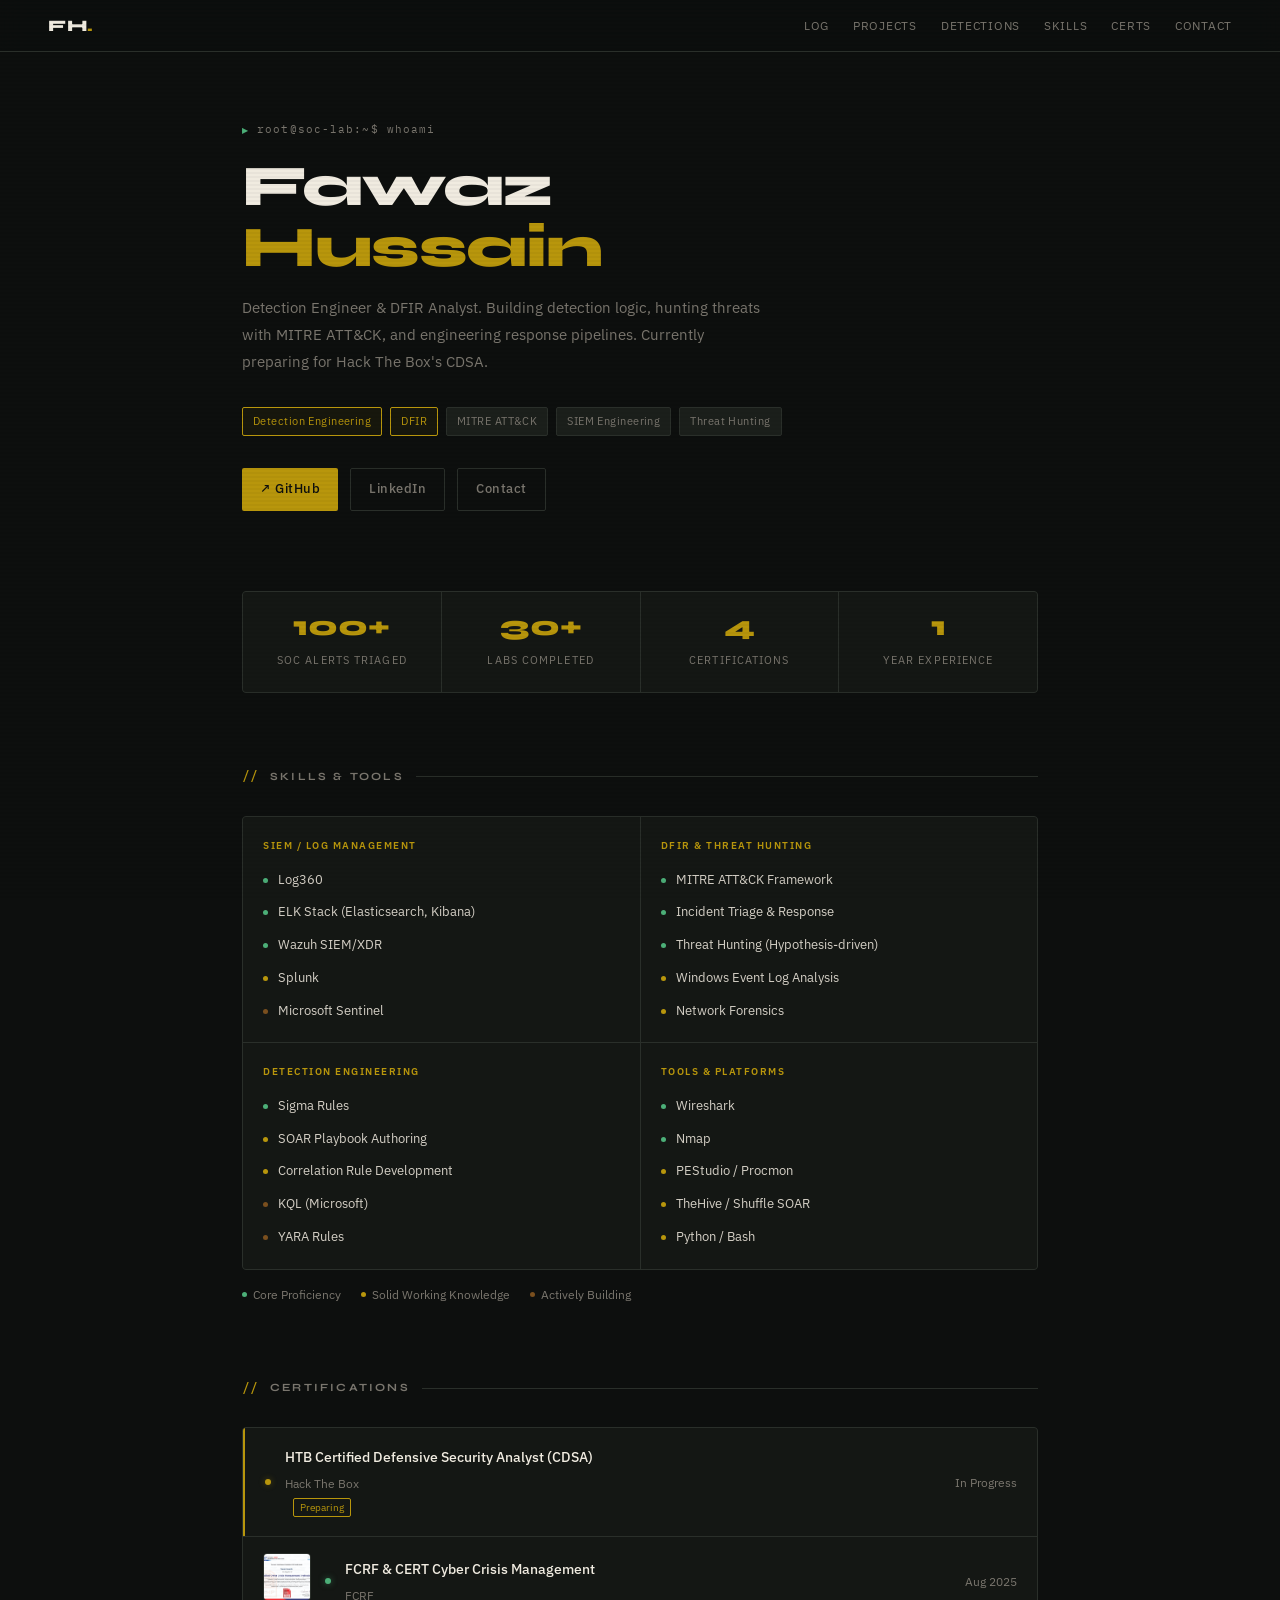
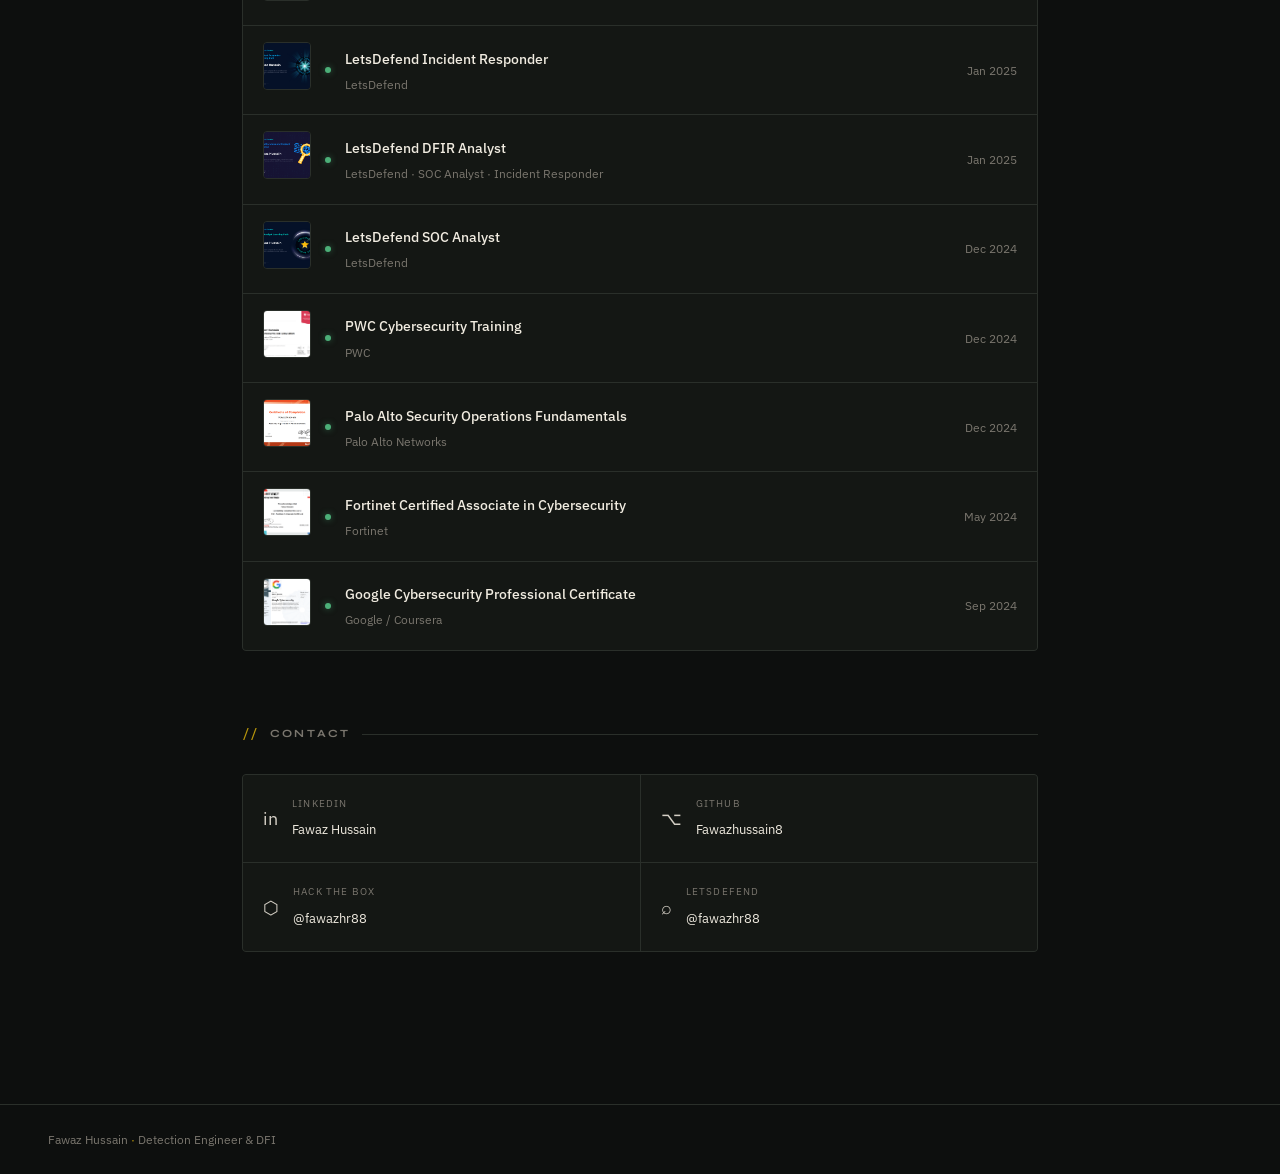
==== commit 6e1319ea: "Update index.html" ====
--- a/index.html
+++ b/index.html
@@ -14,9 +14,9 @@
   <nav>
     <a class="nav-brand" href="#hero">FH<span>.</span></a>
     <ul class="nav-links">
-      <li><a href="/blog.html">Log</a></li>
-      <li><a href="/projects.html">Projects</a></li>
-      <li><a href="/detections.html">Detections</a></li>
+      <li><a href="blog.html">Log</a></li>
+      <li><a href="projects.html">Projects</a></li>
+      <li><a href="detections.html">Detections</a></li>
       <li><a href="#skills">Skills</a></li>
       <li><a href="#certs">Certs</a></li>
       <li><a href="#contact">Contact</a></li>
@@ -147,8 +147,8 @@
         <!-- FCRF -->
         <div class="cert-item">
           <div class="cert-left">
-            <a href="/certs/fcrf.png" target="_blank">
-              <img src="/certs/fcrf.png" class="cert-img" alt="FCRF Certificate">
+            <a href="certs/fcrf.png" target="_blank">
+              <img src="certs/fcrf.png" class="cert-img" alt="FCRF Certificate">
             </a>
             <span class="cert-status done"></span>
             <div>
@@ -162,8 +162,8 @@
         <!-- LetsDefend Incident Responder -->
         <div class="cert-item">
           <div class="cert-left">
-            <a href="/certs/LetsDefend_IncidentResponder.png" target="_blank">
-              <img src="/certs/LetsDefend_IncidentResponder.png" class="cert-img" alt="LetsDefend Incident Responder Certificate">
+            <a href="certs/LetsDefend_IncidentResponder.png" target="_blank">
+              <img src="certs/LetsDefend_IncidentResponder.png" class="cert-img" alt="LetsDefend Incident Responder Certificate">
             </a>
             <span class="cert-status done"></span>
             <div>
@@ -177,8 +177,8 @@
         <!-- LetsDefend DFIR Analyst -->
         <div class="cert-item">
           <div class="cert-left">
-            <a href="/certs/LetsDefend_DFIR.png" target="_blank">
-              <img src="/certs/LetsDefend_DFIR.png" class="cert-img" alt="LetsDefend Certificate">
+            <a href="certs/LetsDefend_DFIR.png" target="_blank">
+              <img src="certs/LetsDefend_DFIR.png" class="cert-img" alt="LetsDefend Certificate">
             </a>
             <span class="cert-status done"></span>
             <div>
@@ -192,8 +192,8 @@
         <!-- LetsDefend SOC Analyst -->
         <div class="cert-item">
           <div class="cert-left">
-            <a href="/certs/LetsDefend_SOC-Analyst.png" target="_blank">
-              <img src="/certs/LetsDefend_SOC-Analyst.png" class="cert-img" alt="LetsDefend SOC Analyst Certificate">
+            <a href="certs/LetsDefend_SOC-Analyst.png" target="_blank">
+              <img src="certs/LetsDefend_SOC-Analyst.png" class="cert-img" alt="LetsDefend SOC Analyst Certificate">
             </a>
             <span class="cert-status done"></span>
             <div>
@@ -207,8 +207,8 @@
         <!-- PWC -->
         <div class="cert-item">
           <div class="cert-left">
-            <a href="/certs/pwc.png" target="_blank">
-              <img src="/certs/pwc.png" class="cert-img" alt="PWC Certificate">
+            <a href="certs/pwc.png" target="_blank">
+              <img src="certs/pwc.png" class="cert-img" alt="PWC Certificate">
             </a>
             <span class="cert-status done"></span>
             <div>
@@ -222,8 +222,8 @@
         <!-- Palo Alto -->
         <div class="cert-item">
           <div class="cert-left">
-            <a href="/certs/paloAlto.png" target="_blank">
-              <img src="/certs/paloAlto.png" class="cert-img" alt="Palo Alto Certificate">
+            <a href="certs/paloAlto.png" target="_blank">
+              <img src="certs/paloAlto.png" class="cert-img" alt="Palo Alto Certificate">
             </a>
             <span class="cert-status done"></span>
             <div>
@@ -238,8 +238,8 @@
         <!-- Fortinet -->
         <div class="cert-item">
           <div class="cert-left">
-            <a href="/certs/fca.png" target="_blank">
-              <img src="/certs/fca.png" class="cert-img" alt="FCA Certificate">
+            <a href="certs/fca.png" target="_blank">
+              <img src="certs/fca.png" class="cert-img" alt="FCA Certificate">
             </a>
             <span class="cert-status done"></span>
             <div>
@@ -253,8 +253,8 @@
         <!-- Google -->
         <div class="cert-item">
           <div class="cert-left">
-            <a href="/certs/googlecybersec.png" target="_blank">
-              <img src="/certs/googlecybersec.png" class="cert-img" alt="Google Cybersecurity Certificate">
+            <a href="certs/googlecybersec.png" target="_blank">
+              <img src="certs/googlecybersec.png" class="cert-img" alt="Google Cybersecurity Certificate">
             </a>
             <span class="cert-status done"></span>
             <div>
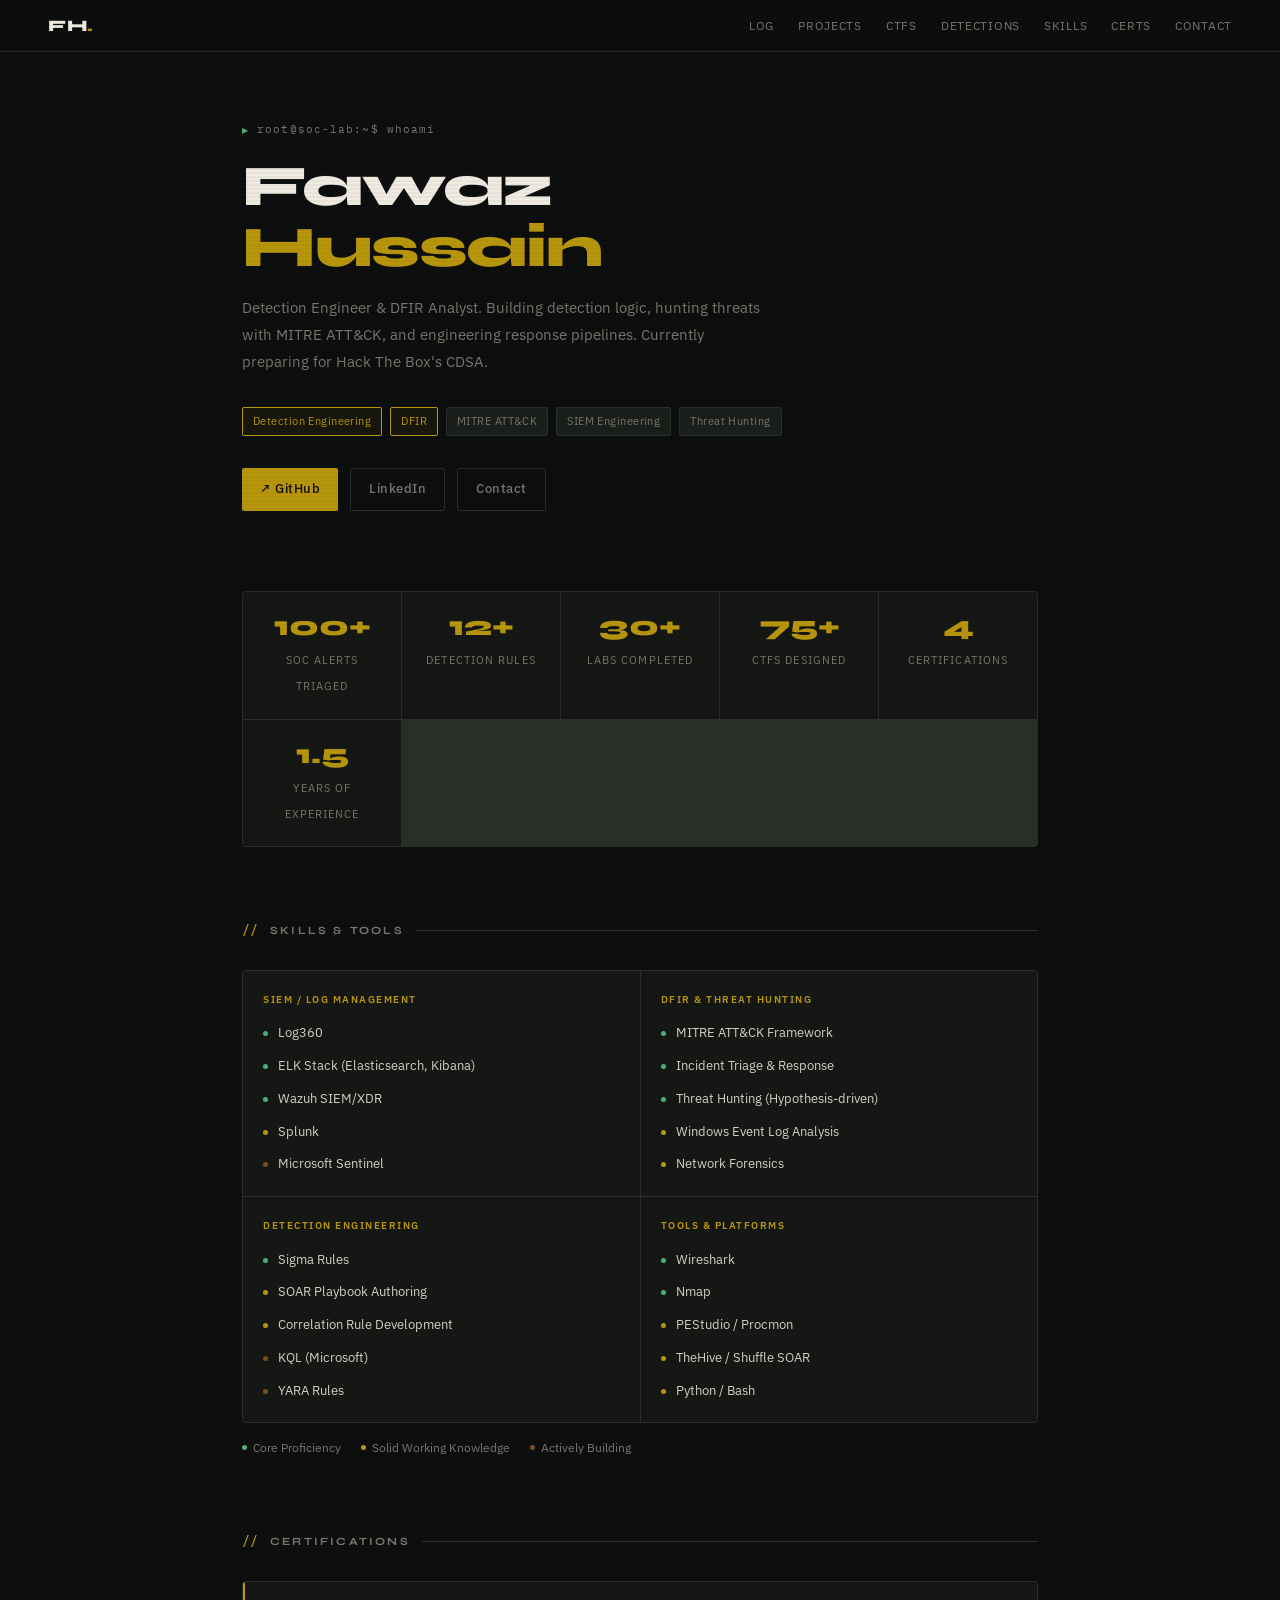
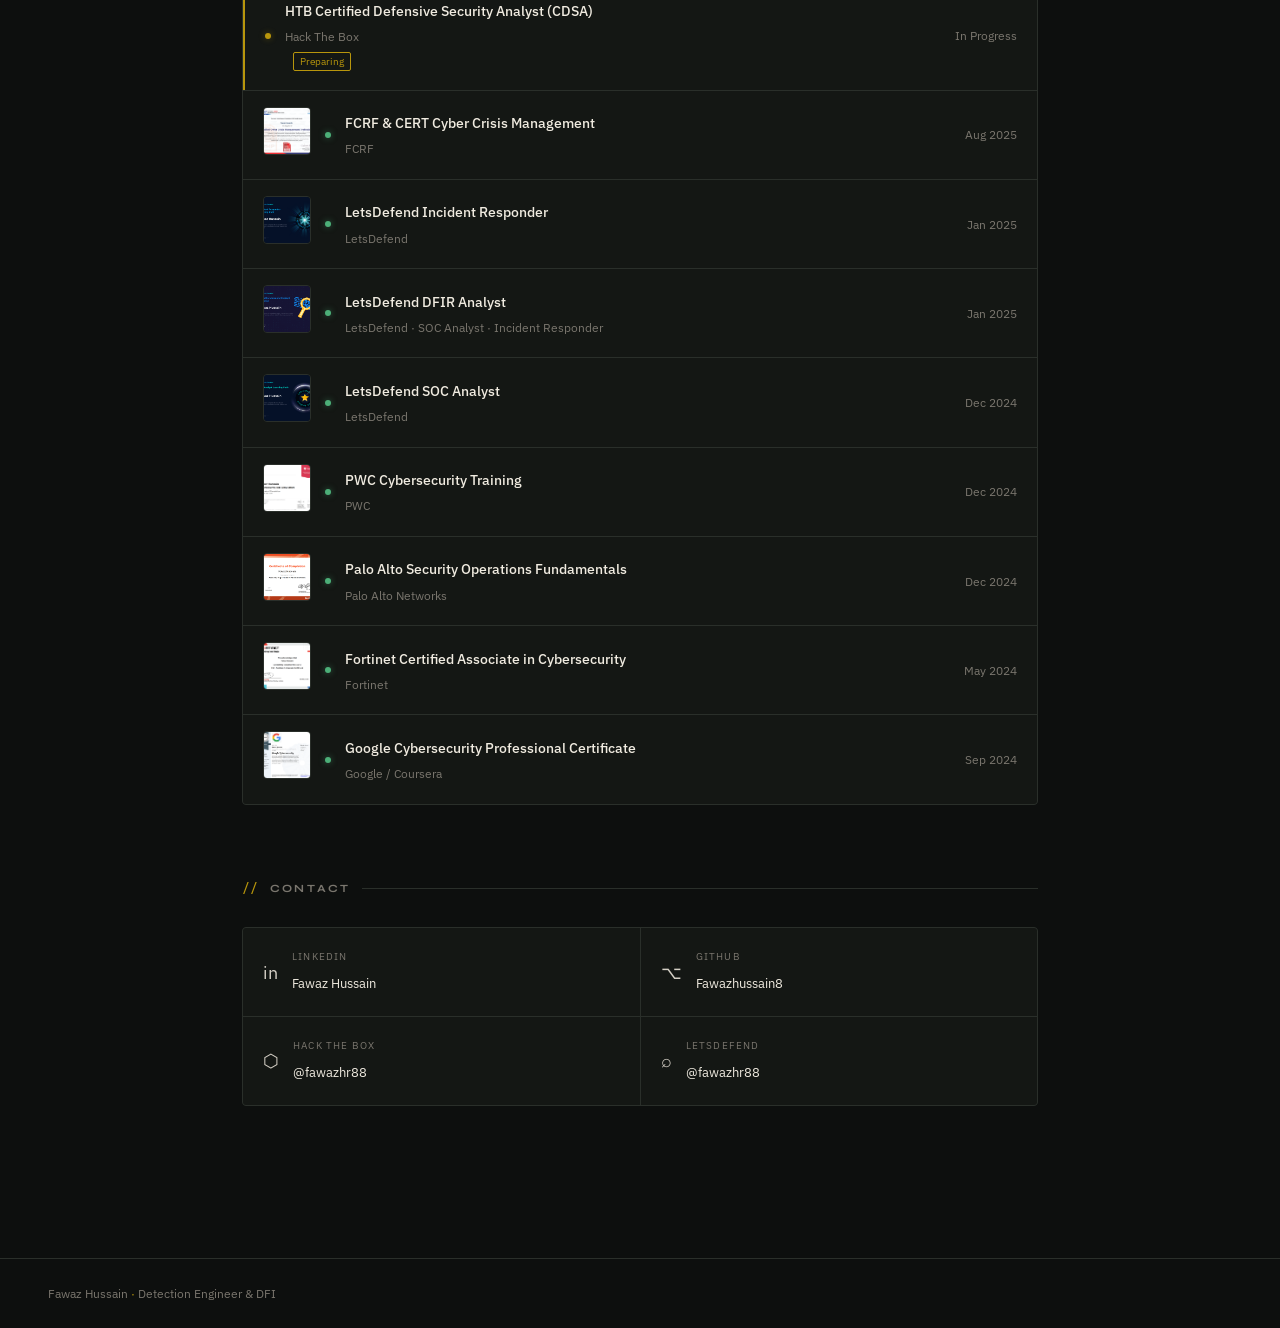
==== commit 8637ae03: "Updated stats with CTFs developed stats in index.html" ====
--- a/index.html
+++ b/index.html
@@ -16,6 +16,7 @@
     <ul class="nav-links">
       <li><a href="blog.html">Log</a></li>
       <li><a href="projects.html">Projects</a></li>
+      <li><a href="ctfs.html">CTFs</a></li>
       <li><a href="detections.html">Detections</a></li>
       <li><a href="#skills">Skills</a></li>
       <li><a href="#certs">Certs</a></li>
@@ -55,16 +56,24 @@
         <span class="stat-label">SOC Alerts Triaged</span>
       </div>
       <div class="stat">
+        <span class="stat-num">12+</span>
+        <span class="stat-label">Detection Rules</span>
+      </div>
+      <div class="stat">
         <span class="stat-num" id="stat-labs">30+</span>
         <span class="stat-label">Labs Completed</span>
       </div>
       <div class="stat">
+        <span class="stat-num">75+</span>
+        <span class="stat-label">CTFs Designed</span>
+      </div>
+      <div class="stat">
         <span class="stat-num">4</span>
         <span class="stat-label">Certifications</span>
       </div>
       <div class="stat">
-        <span class="stat-num">1</span>
-        <span class="stat-label">Year Experience</span>
+        <span class="stat-num">1.5</span>
+        <span class="stat-label">Years of Experience</span>
       </div>
     </div>
 
--- a/styles.css
+++ b/styles.css
@@ -716,3 +716,131 @@
       border-radius: 2px;
       vertical-align: middle;
     }
+    /* =========================================
+       DETECTION ENGINEERING PAGE
+    ========================================= */
+
+    .detection-note {
+      color: var(--text-dim);
+      margin-bottom: 20px;
+      line-height: 1.8;
+    }
+
+    .detection-grid {
+      display: grid;
+      gap: 1px;
+      background: var(--border);
+      border: 1px solid var(--border);
+      border-radius: 4px;
+      overflow: hidden;
+    }
+
+    .detection-card {
+      background: var(--surface);
+      padding: 28px;
+      display: grid;
+      grid-template-columns: 1fr 1fr;
+      gap: 36px;
+      transition: background 0.2s ease;
+    }
+
+    .detection-card:hover {
+      background: var(--surface2);
+    }
+
+    .detection-left,
+    .detection-right {
+      display: flex;
+      flex-direction: column;
+      gap: 14px;
+    }
+
+    .detection-title {
+      font-family: var(--sans);
+      font-size: 20px;
+      font-weight: 700;
+      color: var(--text-head);
+      margin-bottom: 8px;
+    }
+
+    .detection-meta {
+      display: flex;
+      flex-wrap: wrap;
+      gap: 10px;
+      margin-bottom: 4px;
+    }
+
+    .meta-tag {
+      font-size: 11px;
+      font-family: var(--mono);
+      padding: 4px 8px;
+      border-radius: 3px;
+      border: 1px solid var(--border);
+      background: var(--surface2);
+      color: var(--text-dim);
+    }
+
+    .meta-tag.high {
+      color: #ff7b72;
+      border-color: rgba(255,123,114,0.25);
+    }
+
+    .meta-tag.medium {
+      color: var(--accent);
+      border-color: rgba(184,150,12,0.25);
+    }
+
+    .meta-tag.low {
+      color: var(--green);
+      border-color: rgba(76,175,120,0.25);
+    }
+
+    .detection-section {
+      margin-top: 6px;
+    }
+
+    .detection-section h4 {
+      font-size: 13px;
+      color: var(--text-head);
+      margin-bottom: 6px;
+      font-weight: 600;
+    }
+
+    .detection-section p {
+      color: var(--text-dim);
+      line-height: 1.9;
+      font-size: 14px;
+    }
+
+    .contrib-list {
+      margin-top: 8px;
+      padding-left: 18px;
+    }
+
+    .contrib-list li {
+      color: var(--text);
+      margin-bottom: 8px;
+      line-height: 1.8;
+    }
+
+    .detection-impact {
+      padding: 14px 16px;
+      border-left: 2px solid var(--accent);
+      background: rgba(184,150,12,0.04);
+      border-radius: 2px;
+    }
+
+    .detection-impact p {
+      margin: 0;
+    }
+
+    /* =========================================
+       MOBILE
+    ========================================= */
+
+    @media (max-width: 850px) {
+      .detection-card {
+        grid-template-columns: 1fr;
+        gap: 24px;
+      }
+    }
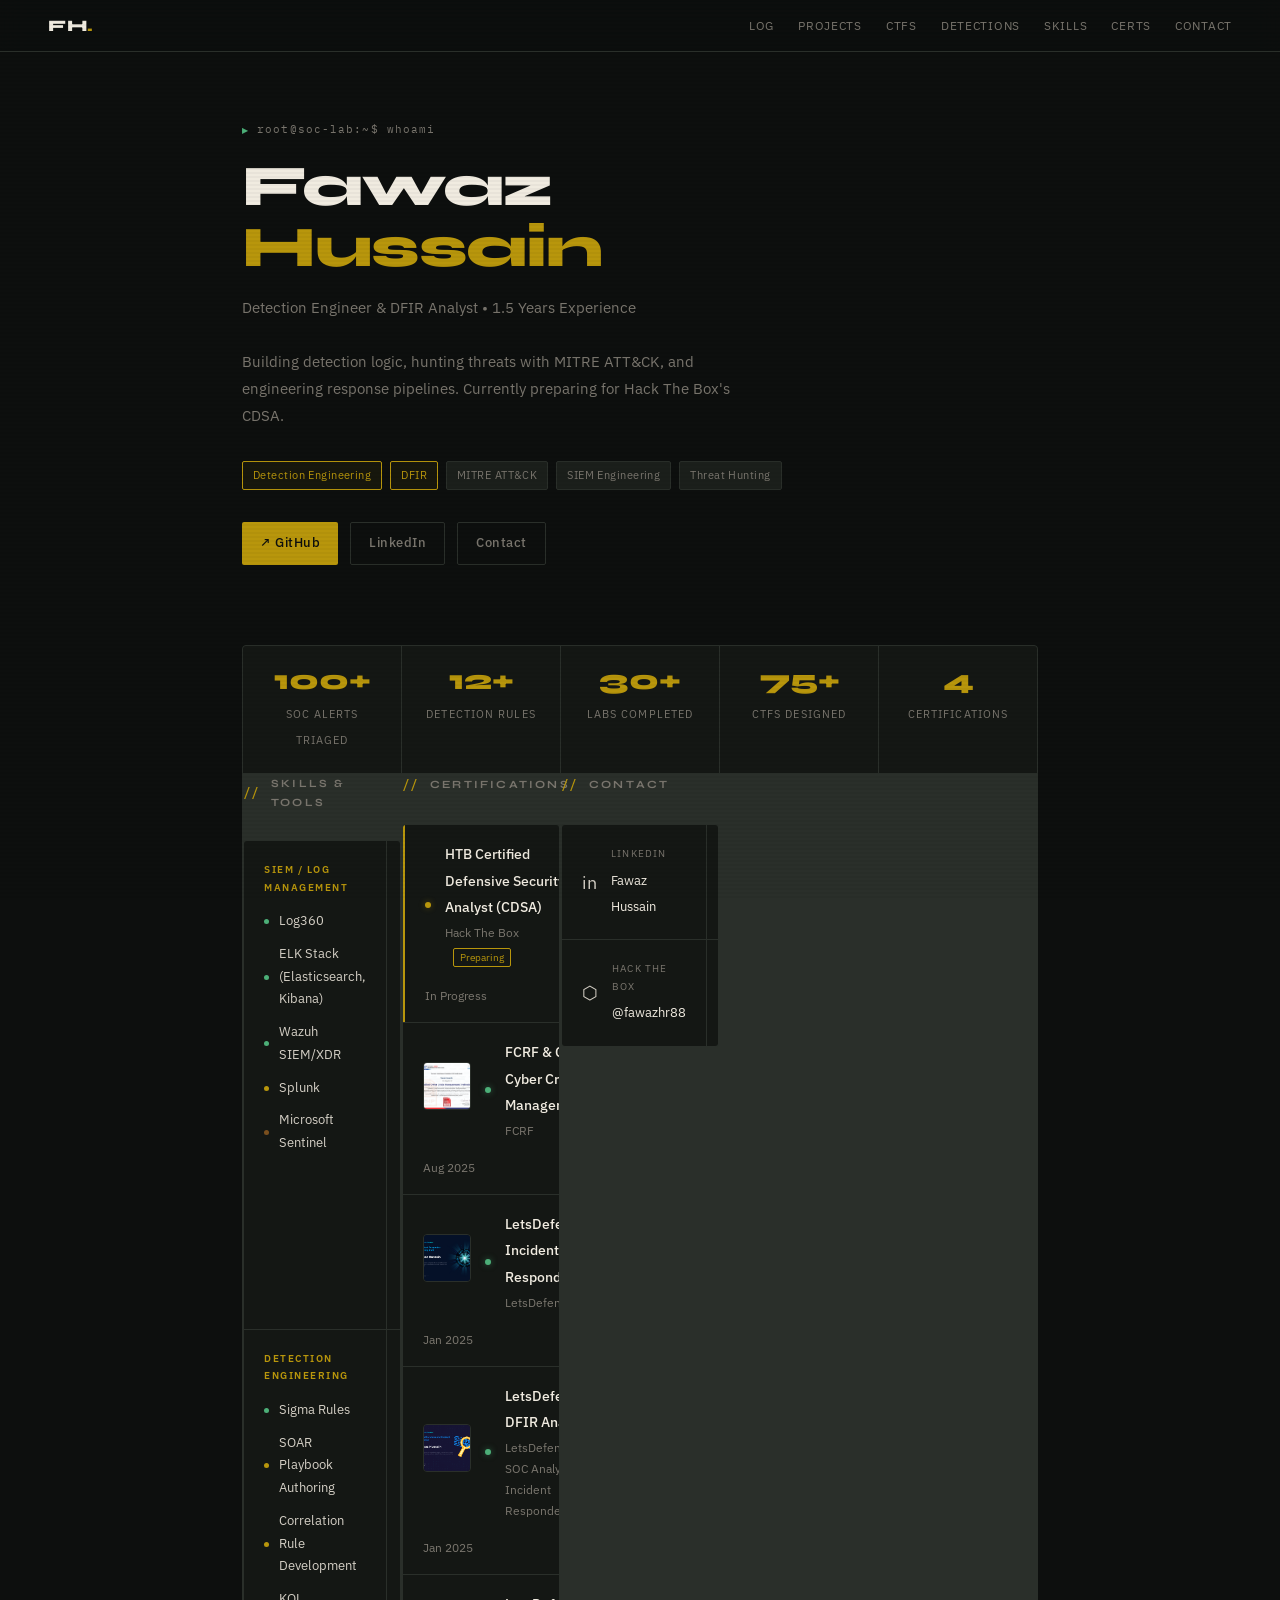
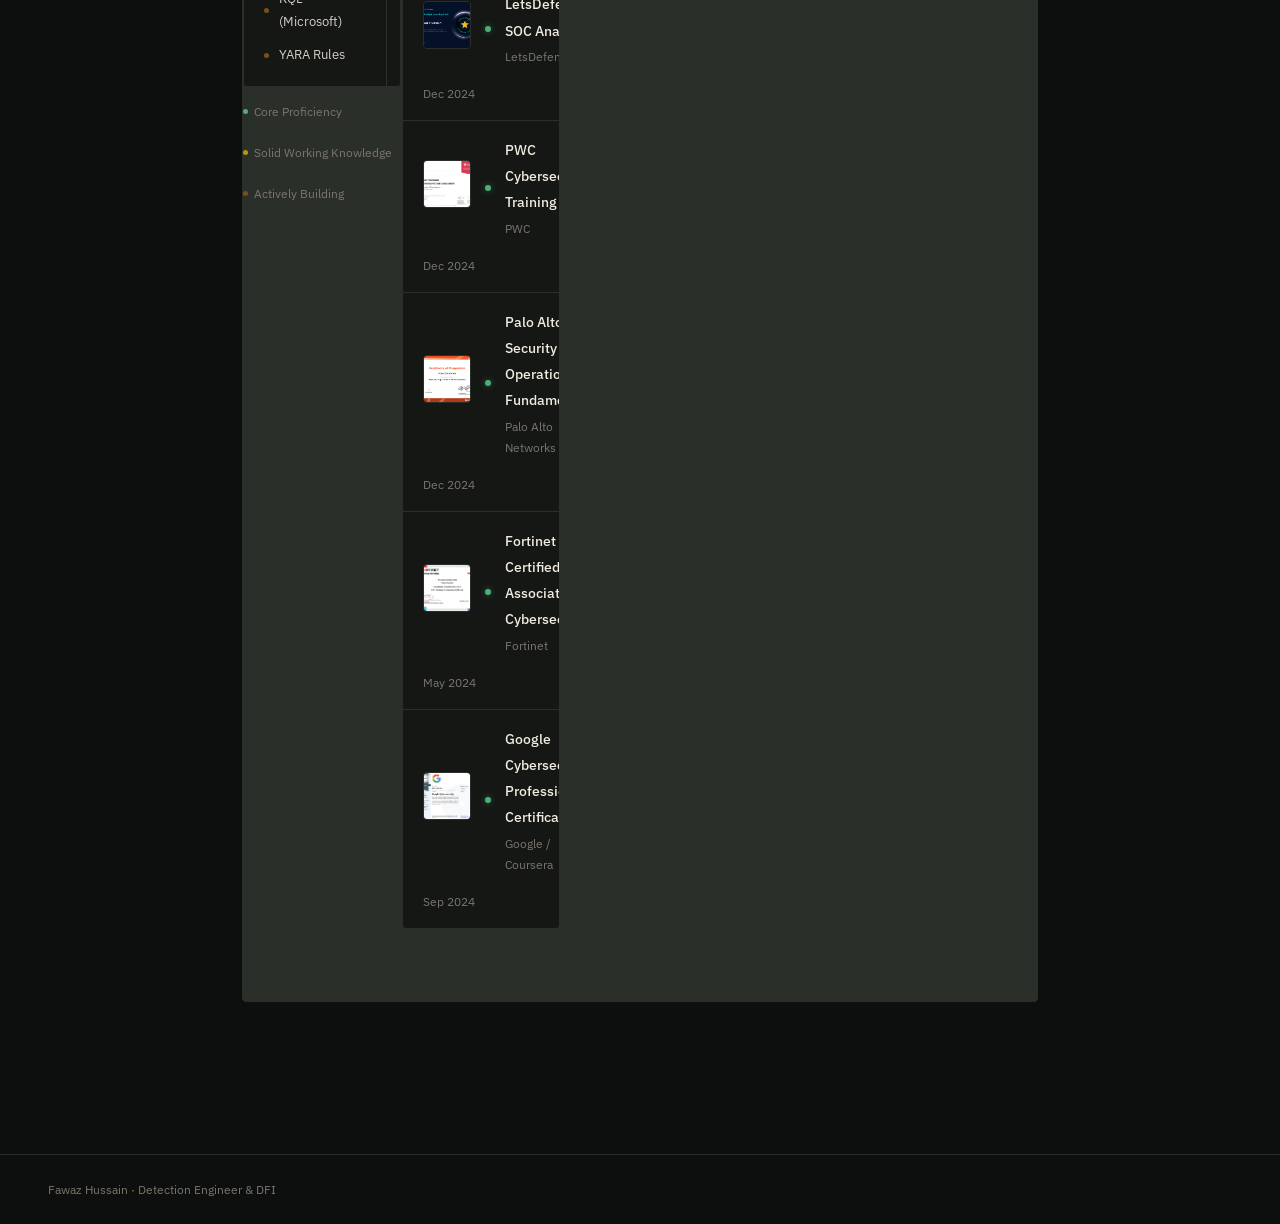
==== commit 3f601c11: "Moved the Experience tab" ====
--- a/index.html
+++ b/index.html
@@ -31,9 +31,13 @@
       <div class="hero-prompt">root@soc-lab:~$ whoami</div>
       <h1>Fawaz<br><em>Hussain</em></h1>
       <p class="hero-sub">
-        Detection Engineer & DFIR Analyst. Building detection logic,
-        hunting threats with MITRE ATT&CK, and engineering response pipelines.
-        Currently preparing for Hack The Box's CDSA.
+          Detection Engineer & DFIR Analyst • 1.5 Years Experience
+
+      <br><br>
+
+          Building detection logic, hunting threats with MITRE ATT&CK,
+          and engineering response pipelines. Currently preparing for
+          Hack The Box's CDSA.
       </p>
       <div class="hero-tags">
         <span class="tag active">Detection Engineering</span>
@@ -71,11 +75,6 @@
         <span class="stat-num">4</span>
         <span class="stat-label">Certifications</span>
       </div>
-      <div class="stat">
-        <span class="stat-num">1.5</span>
-        <span class="stat-label">Years of Experience</span>
-      </div>
-    </div>
 
     <!-- SKILLS -->
     <section id="skills">
--- a/styles.css
+++ b/styles.css
@@ -844,3 +844,136 @@
         gap: 24px;
       }
     }
+    /* =====================================
+       CTF PAGE
+    ===================================== */
+
+    .ctf-intro{
+      color:var(--text-dim);
+      line-height:1.9;
+      margin-bottom:24px;
+    }
+    
+    .ctf-terminal{
+      border:1px solid var(--border);
+      border-radius:4px;
+      overflow:hidden;
+      background:var(--surface);
+    }
+    
+    .ctf-terminal-header{
+      padding:14px 18px;
+      border-bottom:1px solid var(--border);
+      font-family:var(--mono);
+      color:var(--green);
+      font-size:12px;
+    }
+    
+    .ctf-terminal-body{
+      padding:24px;
+    }
+    
+    .domain-grid{
+      display:grid;
+      grid-template-columns:repeat(auto-fit,minmax(180px,1fr));
+      gap:12px;
+    }
+    
+    .domain-card{
+      background:var(--surface2);
+      border:1px solid var(--border);
+      padding:16px;
+      font-family:var(--sans);
+      font-weight:700;
+      transition:0.2s;
+    }
+    
+    .domain-card span{
+      display:block;
+      margin-top:6px;
+      font-family:var(--body);
+      font-weight:400;
+      color:var(--text-dim);
+      font-size:12px;
+    }
+    
+    .domain-card:hover{
+      border-color:var(--accent);
+      transform:translateY(-2px);
+    }
+    
+    .domain-card.active{
+      border-color:var(--accent);
+      background:rgba(184,150,12,.06);
+    }
+    
+    .ctf-grid{
+      display:grid;
+      grid-template-columns:repeat(auto-fit,minmax(320px,1fr));
+      gap:18px;
+    }
+    
+    .ctf-card{
+      background:var(--surface);
+      border:1px solid var(--border);
+      padding:22px;
+      transition:.2s;
+    }
+    
+    .ctf-card:hover{
+      border-color:var(--accent);
+    }
+    
+    .ctf-card-title{
+      font-family:var(--sans);
+      font-size:18px;
+      font-weight:700;
+      color:var(--text-head);
+      margin-bottom:12px;
+    }
+    
+    .ctf-card p{
+      color:var(--text-dim);
+      margin-bottom:14px;
+    }
+    
+    .ctf-tags{
+      display:flex;
+      flex-wrap:wrap;
+      gap:8px;
+    }
+    
+    .ctf-tags span{
+      font-size:11px;
+      padding:4px 8px;
+      border:1px solid var(--border);
+      background:var(--surface2);
+      color:var(--accent);
+    }
+    
+    .ctf-responsibilities{
+      display:grid;
+      grid-template-columns:repeat(auto-fit,minmax(260px,1fr));
+      gap:1px;
+      background:var(--border);
+      border:1px solid var(--border);
+    }
+    
+    .ctf-responsibilities div{
+      background:var(--surface);
+      padding:18px;
+    }
+    
+    .skills-banner{
+      display:flex;
+      flex-wrap:wrap;
+      gap:10px;
+    }
+    
+    .skills-banner span{
+      border:1px solid var(--border);
+      background:var(--surface);
+      color:var(--text);
+      padding:8px 12px;
+      font-size:12px;
+    }
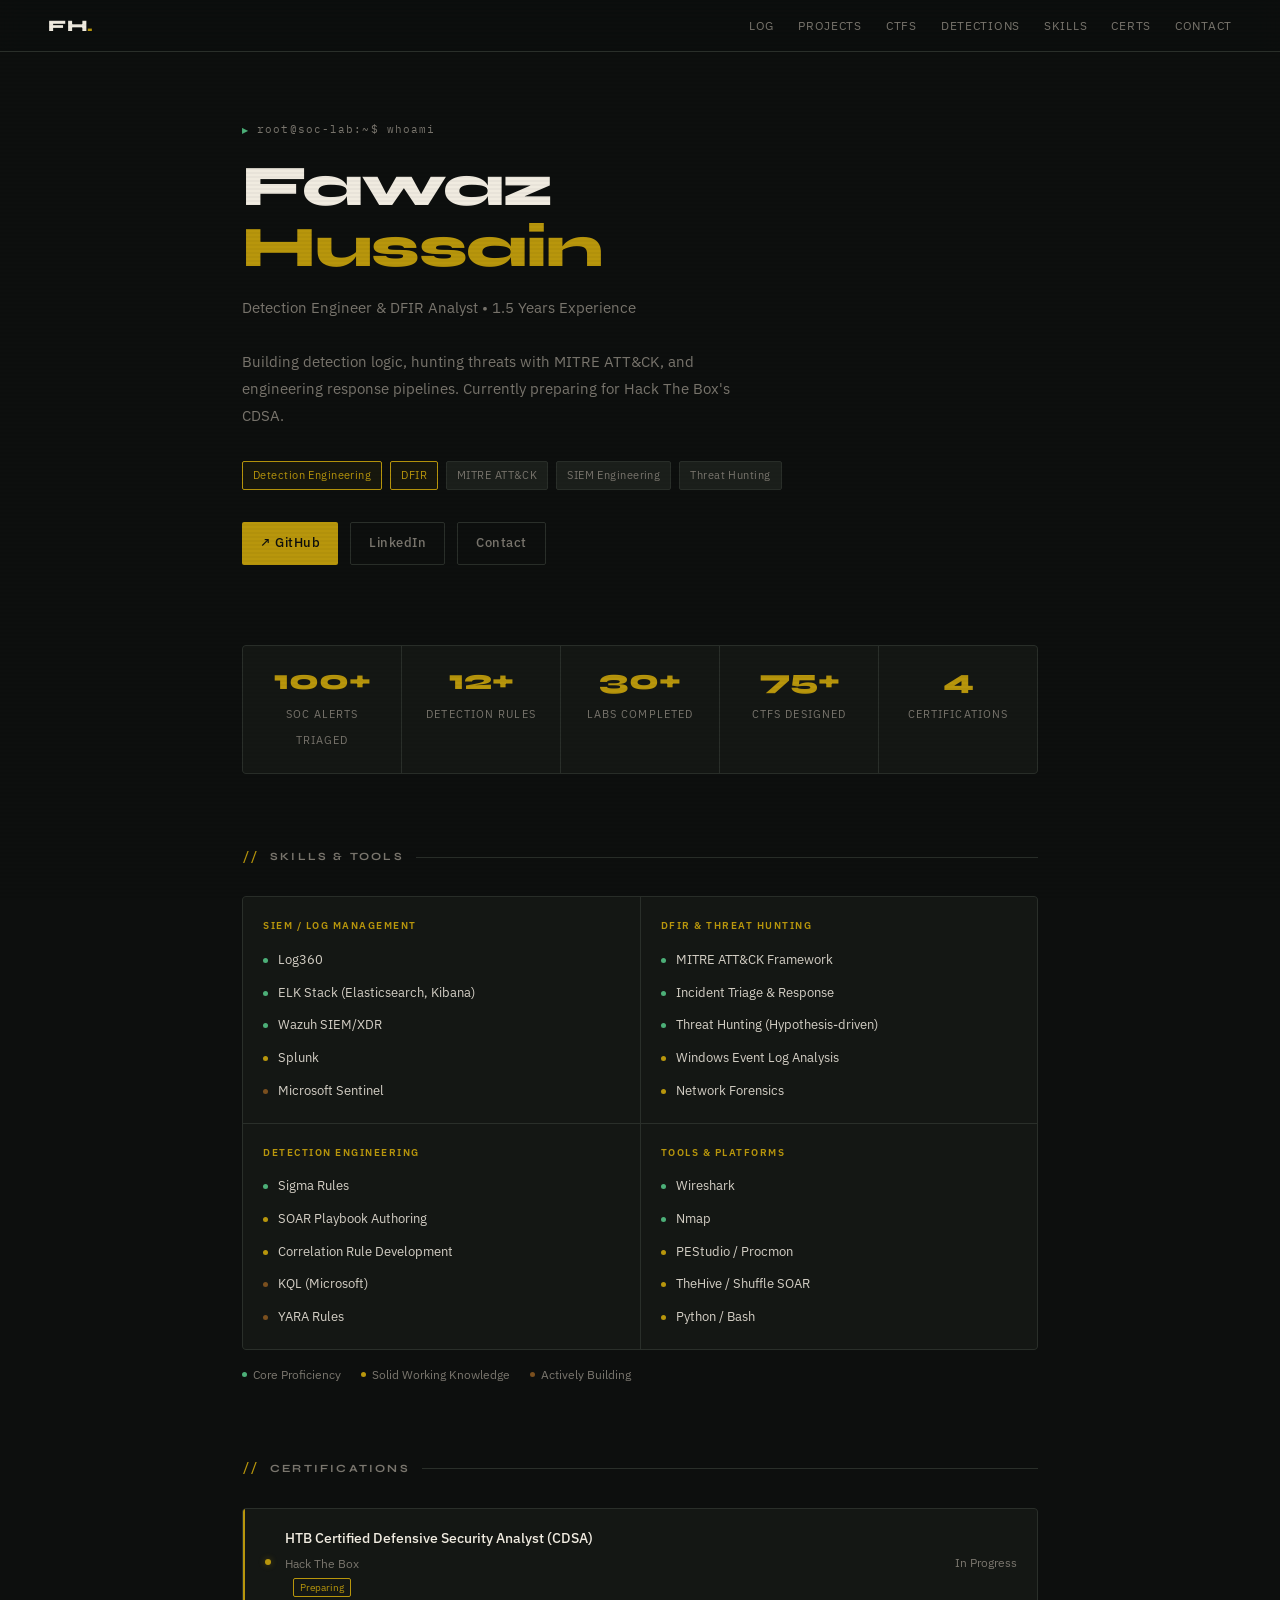
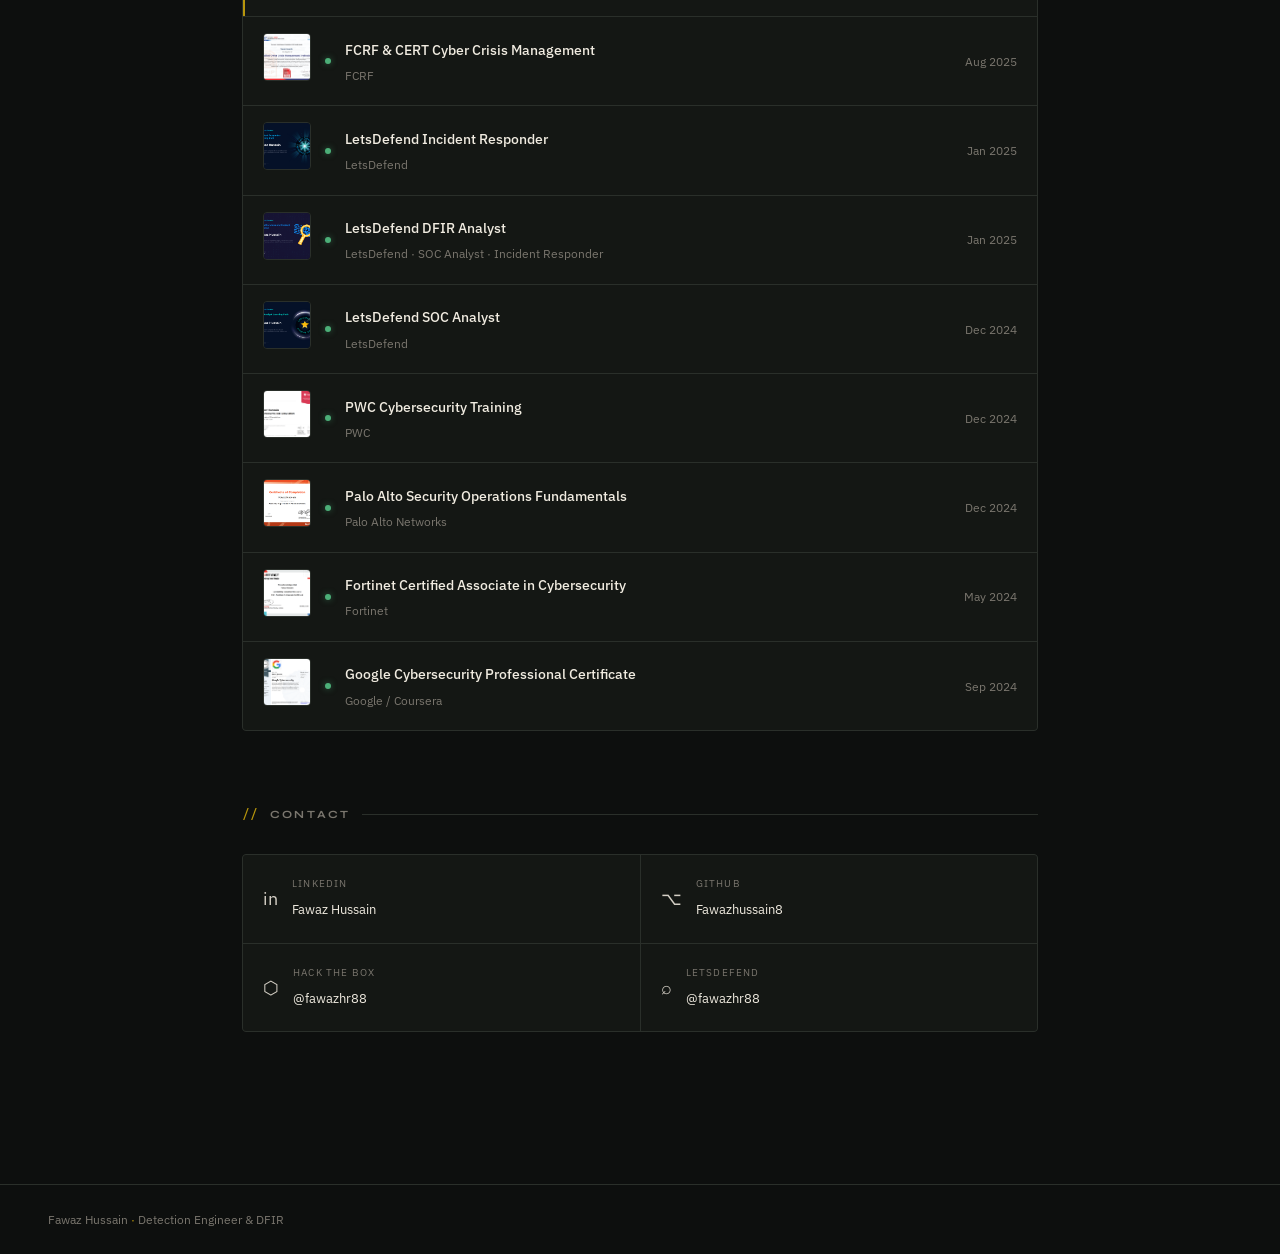
==== commit 21ed49ad: "Fixed formatting." ====
--- a/index.html
+++ b/index.html
@@ -53,28 +53,38 @@
       </div>
     </section>
 
-    <!-- STATS -->
-    <div class="stats-row">
-      <div class="stat">
-        <span class="stat-num" id="stat-alerts">100+</span>
-        <span class="stat-label">SOC Alerts Triaged</span>
-      </div>
-      <div class="stat">
-        <span class="stat-num">12+</span>
-        <span class="stat-label">Detection Rules</span>
-      </div>
-      <div class="stat">
-        <span class="stat-num" id="stat-labs">30+</span>
-        <span class="stat-label">Labs Completed</span>
-      </div>
-      <div class="stat">
-        <span class="stat-num">75+</span>
-        <span class="stat-label">CTFs Designed</span>
-      </div>
-      <div class="stat">
-        <span class="stat-num">4</span>
-        <span class="stat-label">Certifications</span>
-      </div>
+<!-- STATS -->
+<div class="stats-row">
+
+  <div class="stat">
+    <span class="stat-num">100+</span>
+    <span class="stat-label">SOC Alerts Triaged</span>
+  </div>
+
+  <div class="stat">
+    <span class="stat-num">12+</span>
+    <span class="stat-label">Detection Rules</span>
+  </div>
+
+  <div class="stat">
+    <span class="stat-num">30+</span>
+    <span class="stat-label">Labs Completed</span>
+  </div>
+
+  <div class="stat">
+    <span class="stat-num">75+</span>
+    <span class="stat-label">CTFs Designed</span>
+  </div>
+
+  <div class="stat">
+    <span class="stat-num">4</span>
+    <span class="stat-label">Certifications</span>
+  </div>
+
+</div>   <!-- ADD THIS -->
+
+<!-- SKILLS -->
+<section id="skills">
 
     <!-- SKILLS -->
     <section id="skills">
@@ -314,4 +324,7 @@
   </main>
 
   <footer>
-    <span class="footer-left">Fawaz Hussain <span>·</span> Detection Engineer & DFI
+    <span class="footer-left">Fawaz Hussain <span>·</span> Detection Engineer & DFIR
+  </footer>
+</body>
+</html>
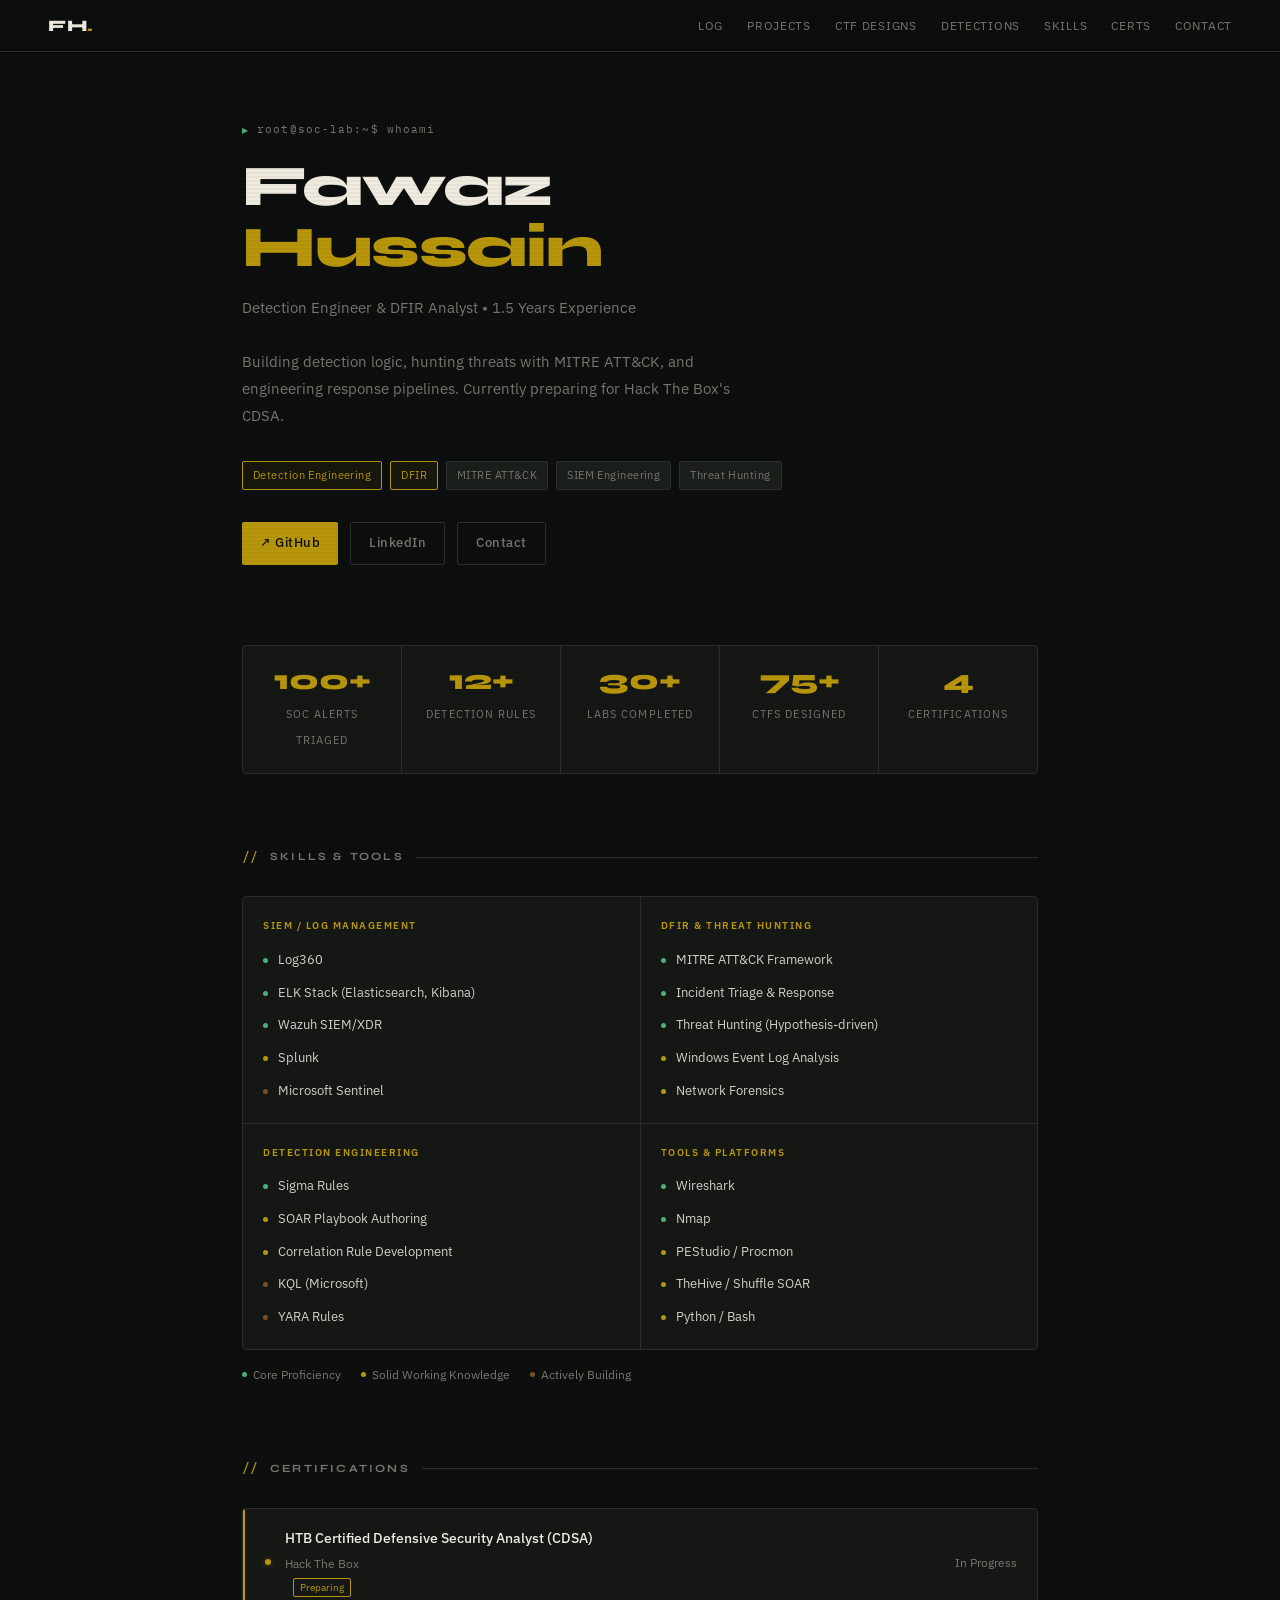
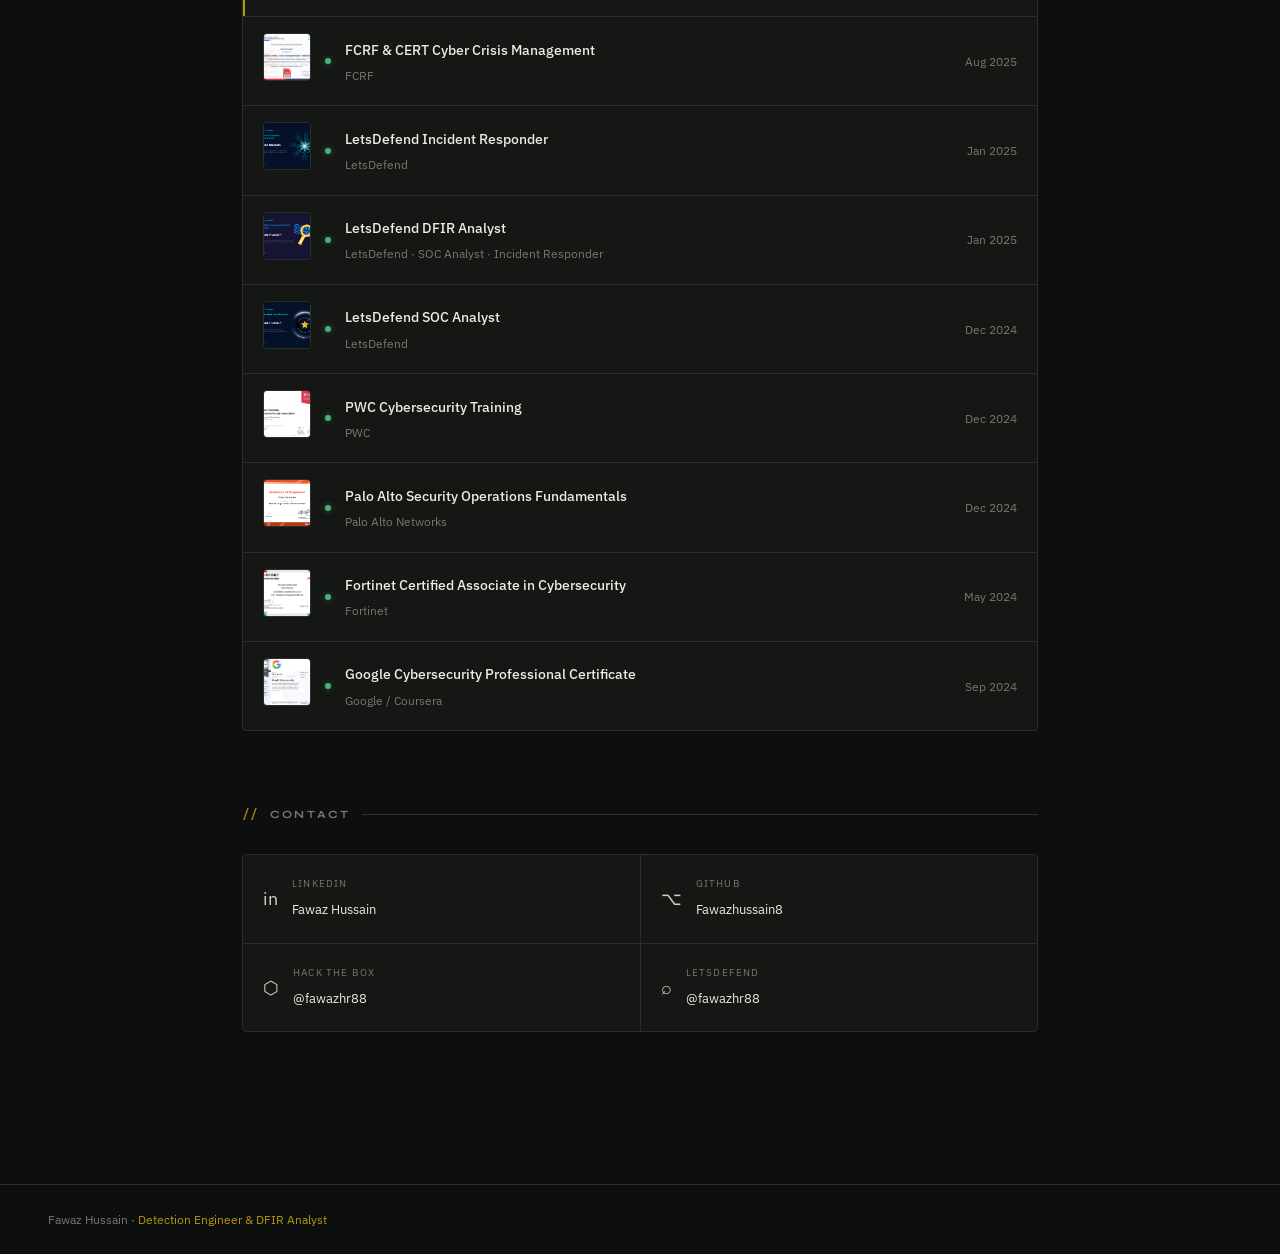
==== commit 1e4310c9: "Fixed formatting." ====
--- a/index.html
+++ b/index.html
@@ -16,7 +16,7 @@
     <ul class="nav-links">
       <li><a href="blog.html">Log</a></li>
       <li><a href="projects.html">Projects</a></li>
-      <li><a href="ctfs.html">CTFs</a></li>
+      <li><a href="ctfs.html">CTF Designs</a></li>
       <li><a href="detections.html">Detections</a></li>
       <li><a href="#skills">Skills</a></li>
       <li><a href="#certs">Certs</a></li>
@@ -81,7 +81,7 @@
     <span class="stat-label">Certifications</span>
   </div>
 
-</div>   <!-- ADD THIS -->
+</div> 
 
 <!-- SKILLS -->
 <section id="skills">
@@ -324,7 +324,7 @@
   </main>
 
   <footer>
-    <span class="footer-left">Fawaz Hussain <span>·</span> Detection Engineer & DFIR
+    <span class="footer-left">Fawaz Hussain <span>· Detection Engineer & DFIR Analyst </span>
   </footer>
 </body>
 </html>
